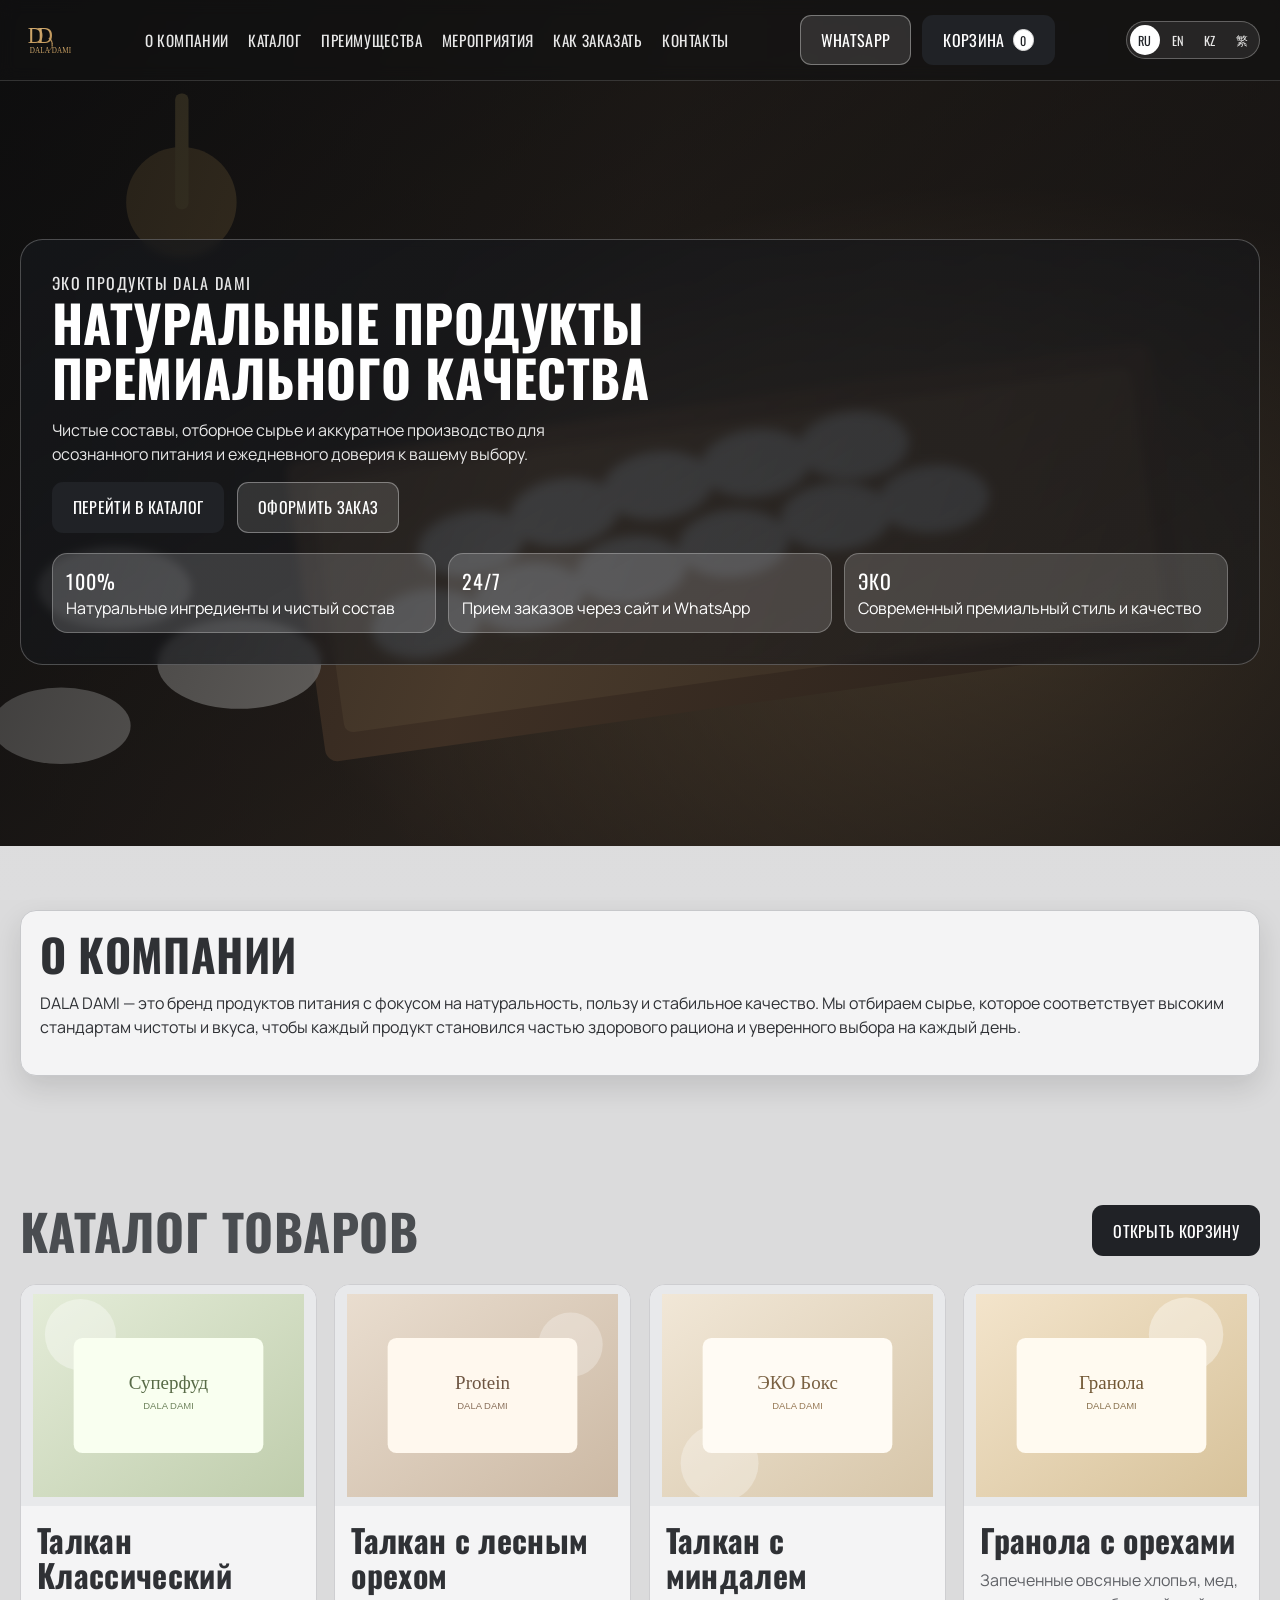
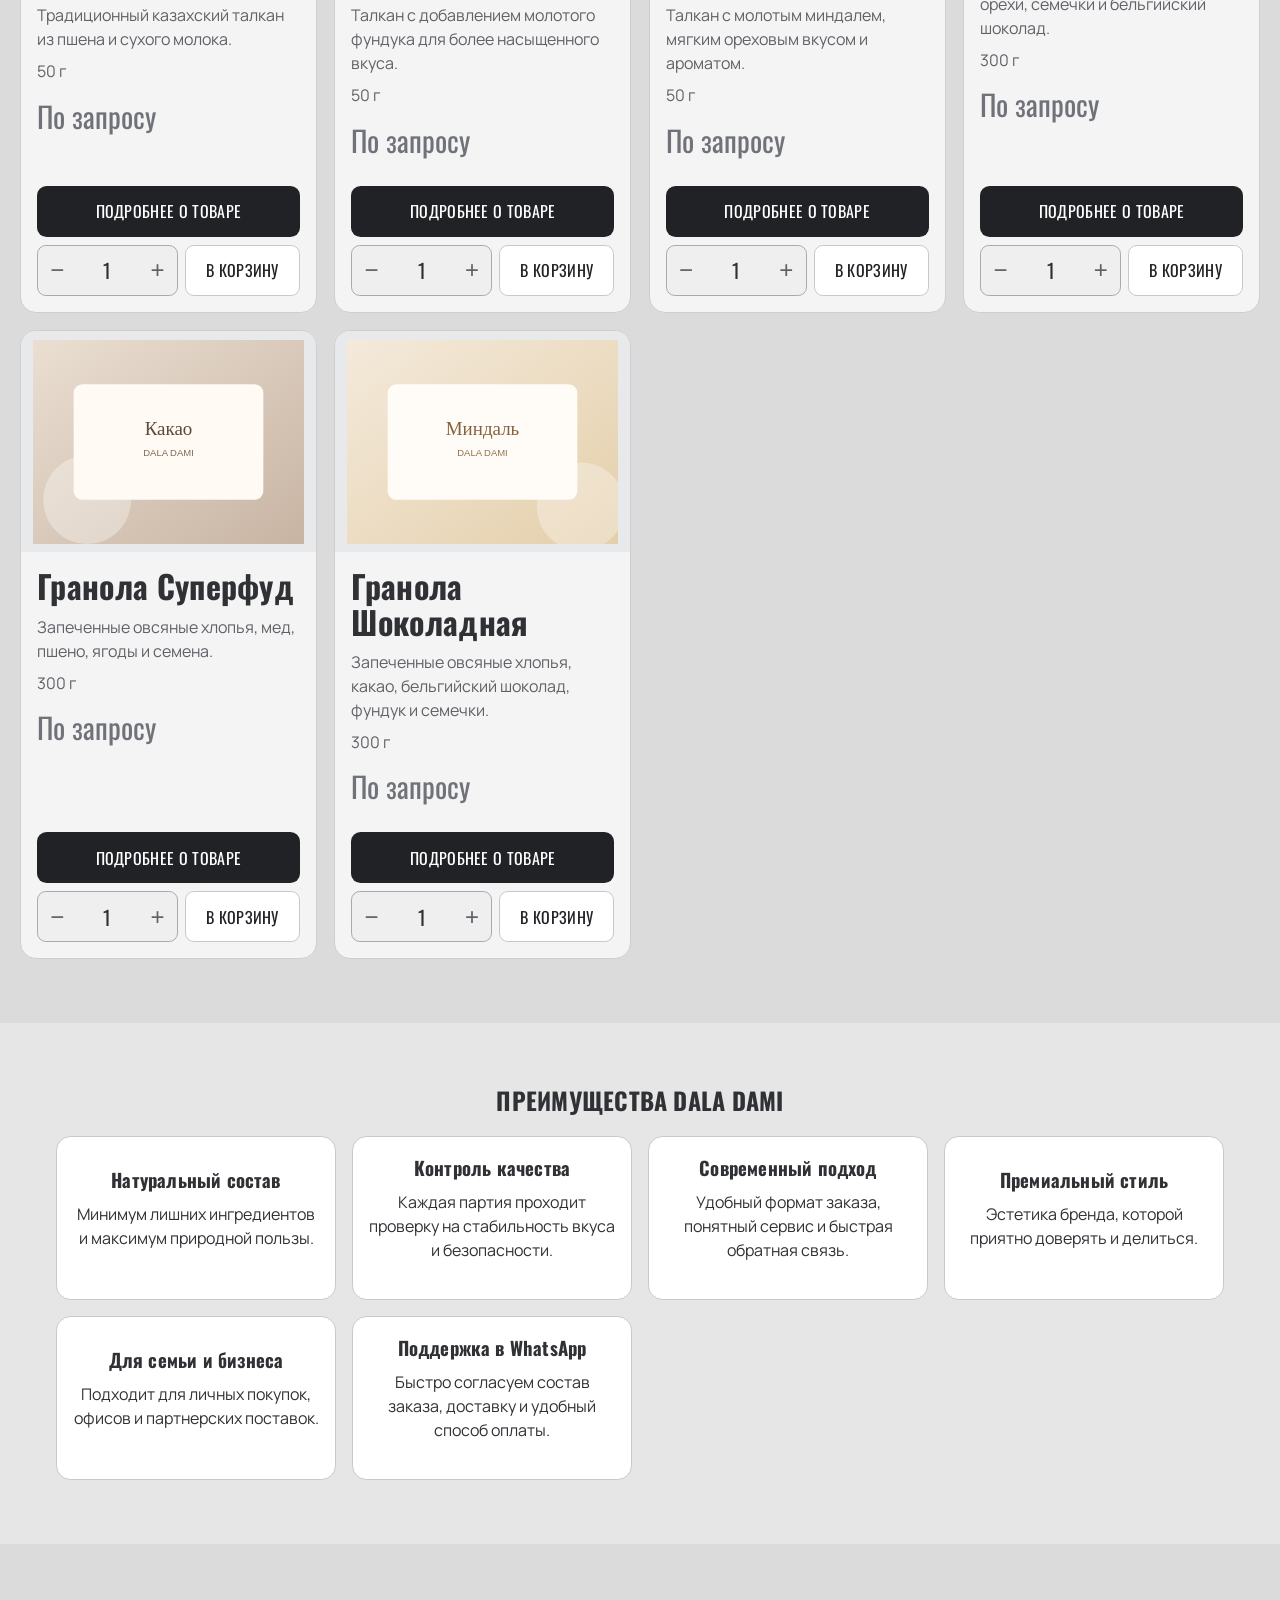
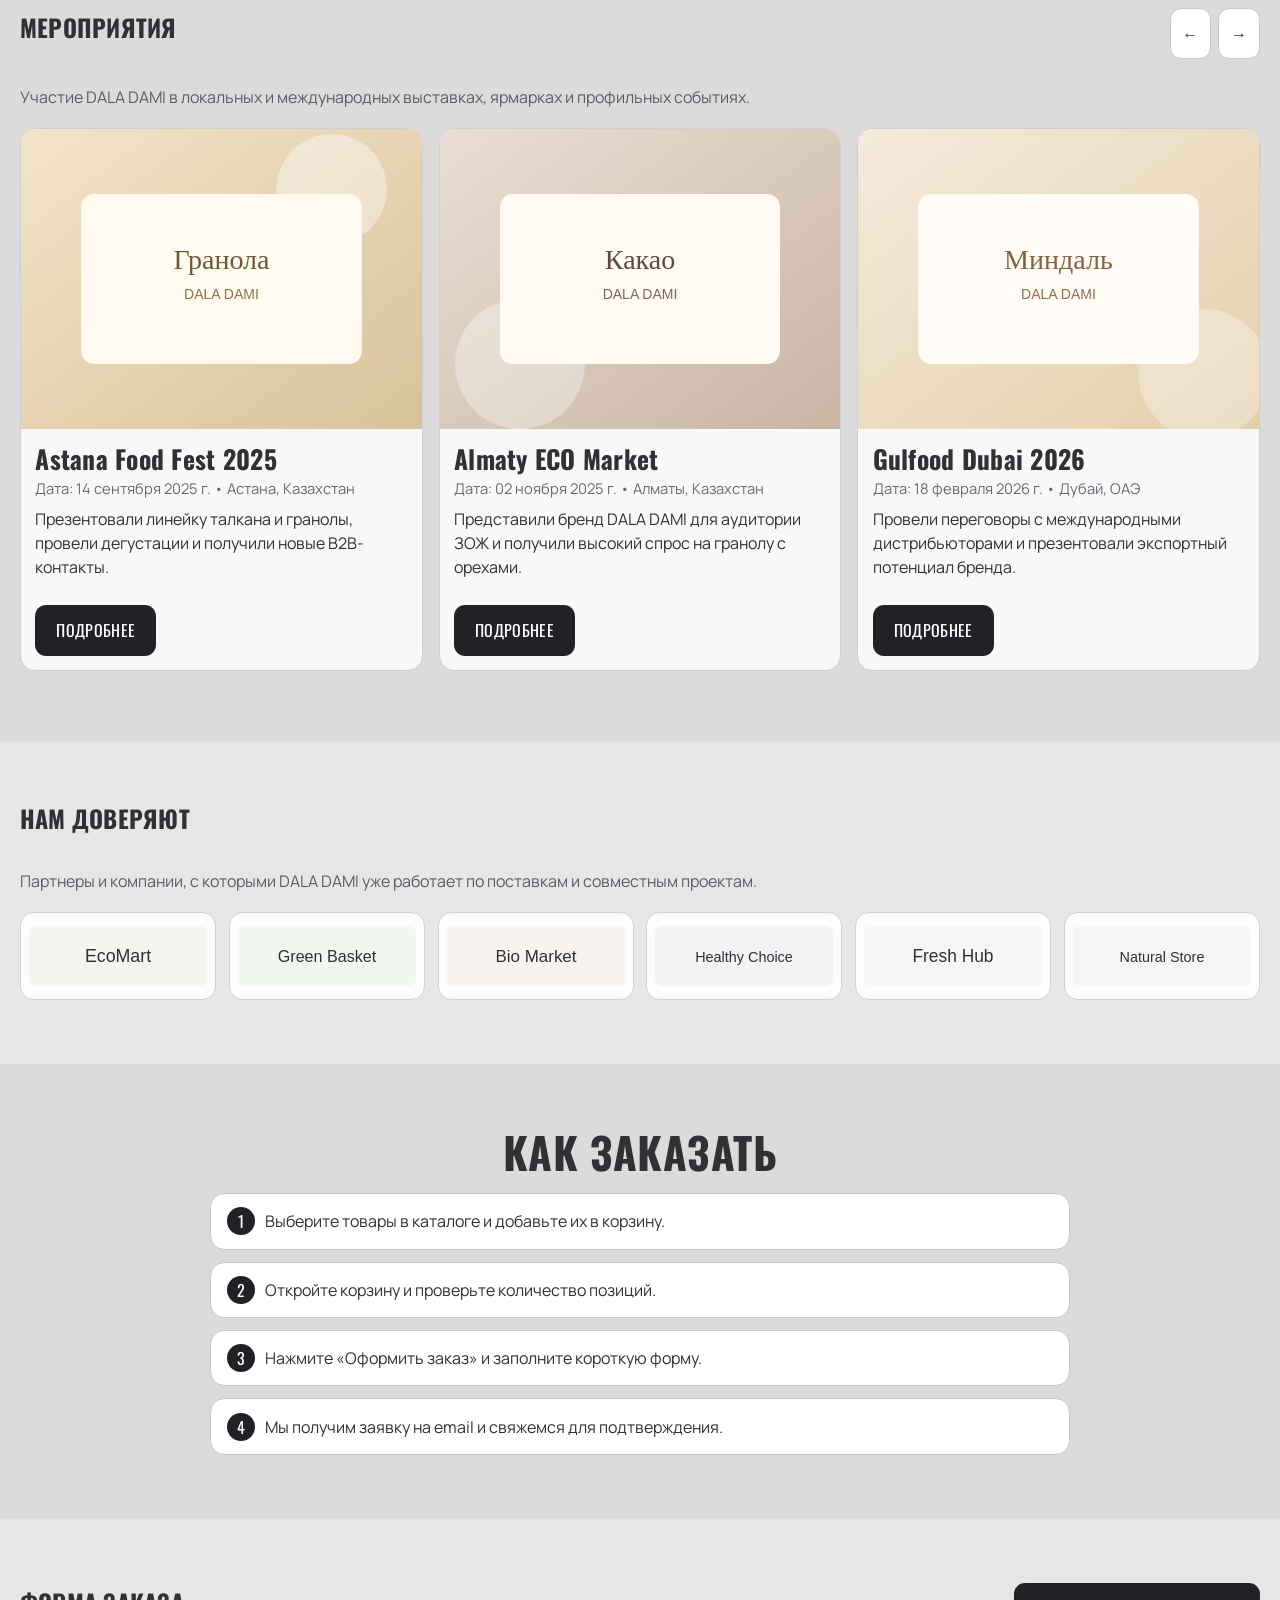
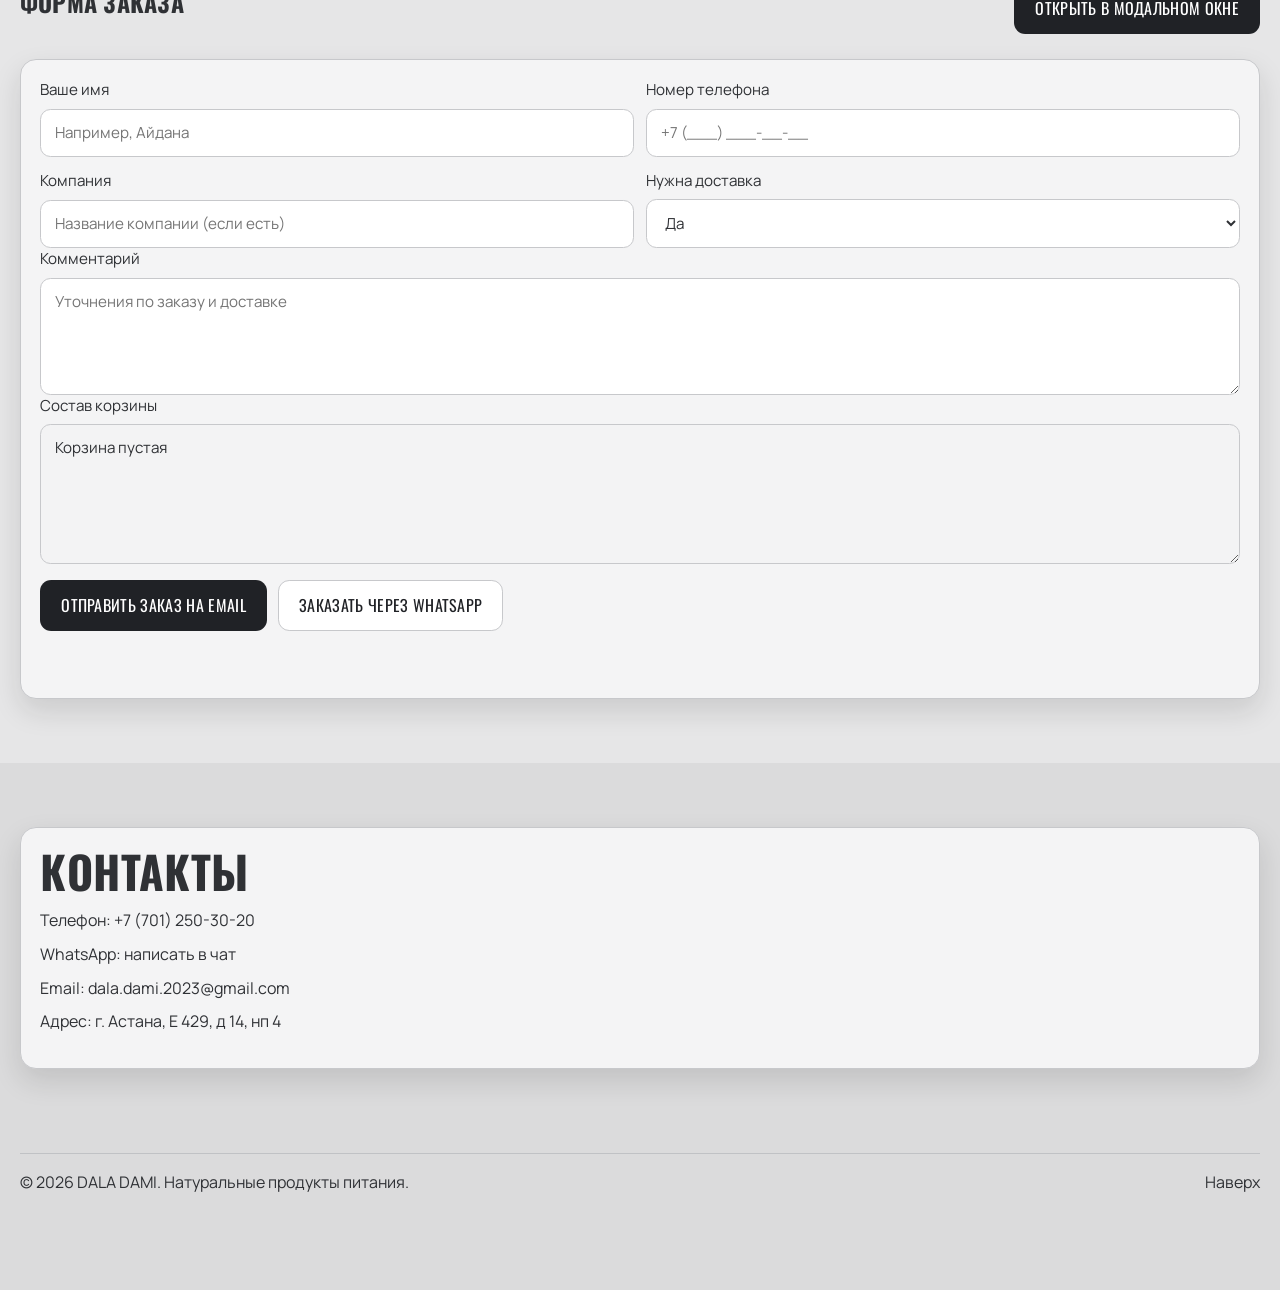
==== index.html @ 7dac2ec9 "Initial commit: DALA DAMI multilingual website" ====
<!DOCTYPE html>
<html lang="ru">
<head>
  <meta charset="UTF-8">
  <meta name="viewport" content="width=device-width, initial-scale=1.0">
  <meta id="metaDescription" name="description" content="DALA DAMI — натуральные продукты питания в стиле ЭКО и ЗОЖ. Каталог, корзина, заказ через email и WhatsApp.">
  <title id="pageTitle">DALA DAMI — Натуральные продукты</title>
  <link rel="icon" type="image/svg+xml" href="assets/favicon.svg">
  <link rel="preconnect" href="https://fonts.googleapis.com">
  <link rel="preconnect" href="https://fonts.gstatic.com" crossorigin>
  <link href="https://fonts.googleapis.com/css2?family=Manrope:wght@400;500;600;700&family=Noto+Sans+TC:wght@400;500;700&family=Oswald:wght@400;500;600;700&display=swap" rel="stylesheet">
  <link rel="stylesheet" href="style.css">
</head>
<body>
  <div class="page-bg" aria-hidden="true"></div>

  <header class="header" id="top">
    <div class="container header__inner">
      <a class="brand" href="#top" aria-label="DALA DAMI">
        <!-- Замените файл assets/logo-dala-dami.svg на ваш загруженный логотип при необходимости -->
        <img src="assets/logo-dala-dami.svg" alt="Логотип DALA DAMI" class="brand__logo" onerror="this.style.display='none';this.nextElementSibling.style.display='inline-block';">
        <span class="brand__fallback" style="display:none;">DALA DAMI</span>
      </a>

      <nav class="nav" aria-label="Главное меню">
        <a href="#about" data-i18n="nav.about">О компании</a>
        <a href="#catalog" data-i18n="nav.catalog">Каталог</a>
        <a href="#benefits" data-i18n="nav.benefits">Преимущества</a>
        <a href="#events" data-i18n="nav.events">Мероприятия</a>
        <a href="#how-order" data-i18n="nav.howOrder">Как заказать</a>
        <a href="#contact" data-i18n="nav.contacts">Контакты</a>
      </nav>

      <div class="header__actions">
        <a class="btn btn--ghost" id="headerWhatsapp" href="#" target="_blank" rel="noopener">WhatsApp</a>
        <button class="btn btn--accent cart-toggle" type="button" data-i18n-aria="header.openCartAria" aria-label="Открыть корзину">
          <span data-i18n="header.cart">Корзина</span>
          <span class="cart-badge" id="cartBadge">0</span>
        </button>
      </div>

      <div class="lang-switch" data-i18n-aria="lang.aria" aria-label="Выбор языка" role="group">
        <button type="button" data-lang-btn="ru">RU</button>
        <button type="button" data-lang-btn="en">EN</button>
        <button type="button" data-lang-btn="kz">KZ</button>
        <button type="button" data-lang-btn="zh">繁</button>
      </div>

      <button class="menu-toggle" type="button" id="menuToggle" data-i18n-aria="header.openMenuAria" aria-label="Открыть меню">☰</button>
    </div>
  </header>

  <main>
    <section class="hero">
      <div class="container">
        <div class="hero__shell">
          <div class="hero__content">
            <p class="hero__label" data-i18n="hero.label">ЭКО ПРОДУКТЫ DALA DAMI</p>
            <h1 data-i18n="hero.title">Натуральные продукты премиального качества</h1>
            <p data-i18n="hero.description">
              Чистые составы, отборное сырье и аккуратное производство для осознанного питания
              и ежедневного доверия к вашему выбору.
            </p>
            <div class="hero__actions">
              <a href="#catalog" class="btn btn--primary" data-i18n="hero.catalogBtn">Перейти в каталог</a>
              <button class="btn btn--ghost" type="button" data-open-order data-i18n="hero.orderBtn">Оформить заказ</button>
            </div>
          </div>

          <div class="hero__stats" aria-hidden="true">
            <article class="hero-stat">
              <p class="hero-stat__value">100%</p>
              <p data-i18n="hero.stat1">Натуральные ингредиенты и чистый состав</p>
            </article>
            <article class="hero-stat">
              <p class="hero-stat__value">24/7</p>
              <p data-i18n="hero.stat2">Прием заказов через сайт и WhatsApp</p>
            </article>
            <article class="hero-stat">
              <p class="hero-stat__value" data-i18n="hero.stat3Value">ЭКО</p>
              <p data-i18n="hero.stat3">Современный премиальный стиль и качество</p>
            </article>
          </div>
        </div>
      </div>
    </section>

    <section class="section" id="about">
      <div class="container about">
        <h2 data-i18n="about.title">О компании</h2>
        <p data-i18n="about.text">
          DALA DAMI — это бренд продуктов питания с фокусом на натуральность, пользу и стабильное качество.
          Мы отбираем сырье, которое соответствует высоким стандартам чистоты и вкуса, чтобы каждый продукт
          становился частью здорового рациона и уверенного выбора на каждый день.
        </p>
      </div>
    </section>

    <section class="section" id="catalog">
      <div class="container">
        <div class="section-head">
          <h2 data-i18n="catalog.title">Каталог товаров</h2>
          <button class="btn btn--accent cart-toggle" type="button" data-i18n="catalog.openCart">Открыть корзину</button>
        </div>
        <div class="catalog-grid" id="catalogGrid"></div>
      </div>
    </section>

    <section class="section section--tint" id="benefits">
      <div class="container">
        <h2 data-i18n="benefits.title">Преимущества DALA DAMI</h2>
        <div class="benefits-grid">
          <article>
            <h3 data-i18n="benefits.item1Title">Натуральный состав</h3>
            <p data-i18n="benefits.item1Text">Минимум лишних ингредиентов и максимум природной пользы.</p>
          </article>
          <article>
            <h3 data-i18n="benefits.item2Title">Контроль качества</h3>
            <p data-i18n="benefits.item2Text">Каждая партия проходит проверку на стабильность вкуса и безопасности.</p>
          </article>
          <article>
            <h3 data-i18n="benefits.item3Title">Современный подход</h3>
            <p data-i18n="benefits.item3Text">Удобный формат заказа, понятный сервис и быстрая обратная связь.</p>
          </article>
          <article>
            <h3 data-i18n="benefits.item4Title">Премиальный стиль</h3>
            <p data-i18n="benefits.item4Text">Эстетика бренда, которой приятно доверять и делиться.</p>
          </article>
          <article>
            <h3 data-i18n="benefits.item5Title">Для семьи и бизнеса</h3>
            <p data-i18n="benefits.item5Text">Подходит для личных покупок, офисов и партнерских поставок.</p>
          </article>
          <article>
            <h3 data-i18n="benefits.item6Title">Поддержка в WhatsApp</h3>
            <p data-i18n="benefits.item6Text">Быстро согласуем состав заказа, доставку и удобный способ оплаты.</p>
          </article>
        </div>
      </div>
    </section>

    <section class="section" id="events">
      <div class="container">
        <div class="section-head">
          <h2 data-i18n="events.title">Мероприятия</h2>
          <div class="events-controls">
            <button class="btn btn--ghost events-nav" type="button" data-event-nav="prev" data-i18n-aria="events.prevAria" aria-label="Предыдущее мероприятие">←</button>
            <button class="btn btn--ghost events-nav" type="button" data-event-nav="next" data-i18n-aria="events.nextAria" aria-label="Следующее мероприятие">→</button>
          </div>
        </div>
        <p class="events-lead" data-i18n="events.lead">
          Участие DALA DAMI в локальных и международных выставках, ярмарках и профильных событиях.
        </p>
        <div class="events-carousel">
          <div class="events-track" id="eventsGrid"></div>
        </div>
      </div>
    </section>

    <section class="section section--tint" id="partners">
      <div class="container">
        <div class="section-head">
          <h2 data-i18n="partners.title">Нам доверяют</h2>
        </div>
        <p class="partners-lead" data-i18n="partners.lead">
          Партнеры и компании, с которыми DALA DAMI уже работает по поставкам и совместным проектам.
        </p>
        <div class="partners-grid" id="partnersGrid"></div>
      </div>
    </section>

    <section class="section" id="how-order">
      <div class="container">
        <h2 data-i18n="howOrder.title">Как заказать</h2>
        <ol class="steps">
          <li data-i18n="howOrder.step1">Выберите товары в каталоге и добавьте их в корзину.</li>
          <li data-i18n="howOrder.step2">Откройте корзину и проверьте количество позиций.</li>
          <li data-i18n="howOrder.step3">Нажмите «Оформить заказ» и заполните короткую форму.</li>
          <li data-i18n="howOrder.step4">Мы получим заявку на email и свяжемся для подтверждения.</li>
        </ol>
      </div>
    </section>

    <section class="section section--tint" id="order-form">
      <div class="container">
        <div class="section-head">
          <h2 data-i18n="form.sectionTitle">Форма заказа</h2>
          <button class="btn btn--primary" type="button" data-open-order data-i18n="form.openModalBtn">Открыть в модальном окне</button>
        </div>
        <form class="order-form" data-order-form>
          <input type="hidden" name="order_items" data-order-items>
          <div class="form-grid">
            <label>
              <span data-i18n="form.nameLabel">Ваше имя</span>
              <input type="text" name="name" required data-i18n-placeholder="form.namePlaceholder" placeholder="Например, Айдана">
            </label>
            <label>
              <span data-i18n="form.phoneLabel">Номер телефона</span>
              <input type="tel" name="phone" required placeholder="+7 (___) ___-__-__" data-phone>
            </label>
            <label>
              <span data-i18n="form.companyLabel">Компания</span>
              <input type="text" name="company" data-i18n-placeholder="form.companyPlaceholder" placeholder="Название компании (если есть)">
            </label>
            <label>
              <span data-i18n="form.deliveryLabel">Нужна доставка</span>
              <select name="delivery" required>
                <option value="yes" data-i18n-option="form.deliveryYes">Да</option>
                <option value="no" data-i18n-option="form.deliveryNo">Нет</option>
              </select>
            </label>
          </div>
          <label>
            <span data-i18n="form.commentLabel">Комментарий</span>
            <textarea name="comment" rows="4" data-i18n-placeholder="form.commentPlaceholder" placeholder="Уточнения по заказу и доставке"></textarea>
          </label>
          <label>
            <span data-i18n="form.cartLabel">Состав корзины</span>
            <textarea rows="5" readonly data-cart-preview></textarea>
          </label>
          <div class="form-actions">
            <button class="btn btn--accent" type="submit" data-i18n="form.sendBtn">Отправить заказ на email</button>
            <a class="btn btn--ghost" id="orderWhatsapp" href="#" target="_blank" rel="noopener" data-i18n="form.whatsappBtn">Заказать через WhatsApp</a>
          </div>
          <p class="form-message" data-form-message aria-live="polite"></p>
        </form>
      </div>
    </section>

    <section class="section" id="contact">
      <div class="container contacts">
        <h2 data-i18n="contacts.title">Контакты</h2>
        <div class="contacts-grid">
          <a href="tel:+77012503020"><span data-i18n="contacts.phoneLabel">Телефон</span>: +7 (701) 250-30-20</a>
          <a id="contactWhatsapp" href="#" target="_blank" rel="noopener" data-i18n="contacts.whatsappLabel">WhatsApp: написать в чат</a>
          <a href="mailto:dala.dami.2023@gmail.com"><span data-i18n="contacts.emailLabel">Email</span>: dala.dami.2023@gmail.com</a>
          <p><span data-i18n="contacts.addressLabel">Адрес</span>: <span data-i18n="contacts.addressValue">г. Астана, Е 429, д 14, нп 4</span></p>
        </div>
      </div>
    </section>
  </main>

  <footer class="footer">
    <div class="container footer__inner">
      <p>
        <span data-i18n="footer.copyMark">©</span>
        <span id="currentYear"></span>
        <span data-i18n="footer.copyText">DALA DAMI. Натуральные продукты питания.</span>
      </p>
      <a href="#top" data-i18n="footer.toTop">Наверх</a>
    </div>
  </footer>

  <button class="mobile-cart cart-toggle" type="button" data-i18n-aria="header.openCartAria" aria-label="Открыть корзину">
    <span data-i18n="header.cart">Корзина</span>
    <span class="cart-badge" id="mobileCartBadge">0</span>
  </button>

  <div class="modal" id="productModal" aria-hidden="true">
    <div class="modal__backdrop" data-close-modal></div>
    <div class="modal__panel">
      <button class="modal__close" type="button" data-close-modal aria-label="Закрыть">✕</button>
      <div id="productModalBody"></div>
    </div>
  </div>

  <div class="modal" id="eventModal" aria-hidden="true">
    <div class="modal__backdrop" data-close-modal></div>
    <div class="modal__panel">
      <button class="modal__close" type="button" data-close-modal aria-label="Закрыть">✕</button>
      <div id="eventModalBody"></div>
    </div>
  </div>

  <aside class="cart-drawer" id="cartDrawer" aria-hidden="true">
    <div class="cart-drawer__backdrop cart-toggle"></div>
    <div class="cart-drawer__panel">
      <div class="cart-drawer__head">
        <h3 data-i18n="cart.title">Ваша корзина</h3>
        <button class="modal__close cart-toggle" type="button" aria-label="Закрыть">✕</button>
      </div>
      <div class="cart-list" id="cartList"></div>
      <div class="cart-summary">
        <p><span data-i18n="cart.total">Итого</span>: <strong id="cartTotal">0 ₸</strong></p>
        <button class="btn btn--primary" type="button" data-open-order data-i18n="cart.checkout">Оформить заказ</button>
      </div>
    </div>
  </aside>

  <div class="modal" id="orderModal" aria-hidden="true">
    <div class="modal__backdrop" data-close-modal></div>
    <div class="modal__panel">
      <button class="modal__close" type="button" data-close-modal aria-label="Закрыть">✕</button>
      <h3 data-i18n="form.modalTitle">Оформление заказа</h3>
      <form class="order-form" data-order-form>
        <input type="hidden" name="order_items" data-order-items>
        <div class="form-grid">
          <label>
            <span data-i18n="form.nameLabel">Ваше имя</span>
            <input type="text" name="name" required data-i18n-placeholder="form.namePlaceholder">
          </label>
          <label>
            <span data-i18n="form.phoneLabel">Номер телефона</span>
            <input type="tel" name="phone" required placeholder="+7 (___) ___-__-__" data-phone>
          </label>
          <label>
            <span data-i18n="form.companyLabel">Компания</span>
            <input type="text" name="company" data-i18n-placeholder="form.companyPlaceholder">
          </label>
          <label>
            <span data-i18n="form.deliveryLabel">Нужна доставка</span>
            <select name="delivery" required>
              <option value="yes" data-i18n-option="form.deliveryYes">Да</option>
              <option value="no" data-i18n-option="form.deliveryNo">Нет</option>
            </select>
          </label>
        </div>
        <label>
          <span data-i18n="form.commentLabel">Комментарий</span>
          <textarea name="comment" rows="4" data-i18n-placeholder="form.commentPlaceholder"></textarea>
        </label>
        <label>
          <span data-i18n="form.cartLabel">Состав корзины</span>
          <textarea rows="5" readonly data-cart-preview></textarea>
        </label>
        <div class="form-actions">
          <button class="btn btn--accent" type="submit" data-i18n="form.sendBtn">Отправить заказ на email</button>
          <a class="btn btn--ghost" id="modalWhatsapp" href="#" target="_blank" rel="noopener" data-i18n="form.whatsappBtn">Заказать через WhatsApp</a>
        </div>
        <p class="form-message" data-form-message aria-live="polite"></p>
      </form>
    </div>
  </div>

  <script src="events.js"></script>
  <script src="partners.js"></script>
  <script src="products.js"></script>
  <script src="script.js"></script>
</body>
</html>
---- style.css ----
:root {
  --bg: #dbdbdc;
  --bg-soft: #e6e6e7;
  --surface: #f4f4f5;
  --surface-strong: #ffffff;
  --text: #2f3135;
  --muted: #6a6d72;
  --line: #c7c8cb;
  --dark: #202226;
  --dark-soft: #2f3238;
  --accent: #d1b07a;
  --shadow: 0 12px 28px rgba(25, 24, 23, 0.13);
}

* {
  box-sizing: border-box;
}

html {
  scroll-behavior: smooth;
}

body {
  margin: 0;
  font-family: "Manrope", sans-serif;
  color: var(--text);
  background: var(--bg);
  line-height: 1.5;
}

html[lang="zh-Hant"] body,
html[lang="zh-Hant"] h1,
html[lang="zh-Hant"] h2,
html[lang="zh-Hant"] h3 {
  font-family: "Noto Sans TC", "Manrope", sans-serif;
  letter-spacing: 0;
}

h1,
h2,
h3 {
  margin: 0 0 0.75rem;
  line-height: 1.1;
  font-family: "Oswald", sans-serif;
  letter-spacing: 0.01em;
}

h2 {
  text-transform: uppercase;
}

p {
  margin: 0 0 1rem;
}

a {
  color: inherit;
  text-decoration: none;
}

.page-bg {
  position: fixed;
  inset: 0;
  z-index: -1;
  background: linear-gradient(180deg, #d8d8d9 0%, #ddddde 100%);
}

.container {
  width: min(1240px, calc(100% - 2rem));
  margin-inline: auto;
}

.section {
  padding: 4rem 0;
}

.section--tint {
  background: var(--bg-soft);
}

.section-head {
  display: flex;
  justify-content: space-between;
  align-items: center;
  gap: 1rem;
  margin-bottom: 1.6rem;
}

.btn {
  border: 1px solid transparent;
  padding: 0.78rem 1.25rem;
  border-radius: 0.7rem;
  font-family: "Oswald", sans-serif;
  letter-spacing: 0.02em;
  text-transform: uppercase;
  font-size: 1rem;
  cursor: pointer;
  transition: all 0.2s ease;
  display: inline-flex;
  align-items: center;
  justify-content: center;
  gap: 0.5rem;
}

.btn--primary,
.btn--accent {
  background: var(--dark);
  color: #fff;
}

.btn--primary:hover,
.btn--accent:hover {
  background: #131519;
}

.btn--ghost {
  background: #fff;
  color: var(--dark);
  border-color: var(--line);
}

.btn--ghost:hover {
  background: #f0f1f2;
}

.header .btn--ghost,
.hero .btn--ghost {
  background: rgba(255, 255, 255, 0.12);
  color: #fff;
  border-color: rgba(255, 255, 255, 0.35);
}

.header .btn--ghost:hover,
.hero .btn--ghost:hover {
  background: rgba(255, 255, 255, 0.2);
}

.header {
  position: fixed;
  top: 0;
  left: 0;
  right: 0;
  z-index: 20;
  background: rgba(18, 18, 19, 0.62);
  border-bottom: 1px solid rgba(255, 255, 255, 0.15);
  backdrop-filter: blur(8px);
}

.header__inner {
  min-height: 5rem;
  display: flex;
  align-items: center;
  justify-content: space-between;
  gap: 1rem;
}

.brand {
  display: inline-flex;
  align-items: center;
  gap: 0.65rem;
}

.brand__logo {
  width: 54px;
  height: 54px;
  object-fit: contain;
}

.brand__fallback {
  font-family: "Oswald", sans-serif;
  letter-spacing: 0.07em;
  color: #fff;
  font-size: 1.1rem;
}

.nav {
  display: flex;
  gap: 1.2rem;
  font-family: "Oswald", sans-serif;
  text-transform: uppercase;
  letter-spacing: 0.04em;
}

.nav a {
  color: rgba(255, 255, 255, 0.9);
  font-size: 0.95rem;
}

.nav a:hover {
  color: #fff;
}

.header__actions {
  display: flex;
  gap: 0.7rem;
  align-items: center;
}

.lang-switch {
  display: inline-flex;
  align-items: center;
  gap: 0.25rem;
  border: 1px solid rgba(255, 255, 255, 0.28);
  border-radius: 999px;
  padding: 0.2rem;
  background: rgba(255, 255, 255, 0.08);
}

.lang-switch button {
  border: 0;
  background: transparent;
  color: rgba(255, 255, 255, 0.9);
  padding: 0.33rem 0.5rem;
  border-radius: 999px;
  font-family: "Oswald", sans-serif;
  font-size: 0.78rem;
  letter-spacing: 0.02em;
  cursor: pointer;
}

.lang-switch button.is-active {
  background: #fff;
  color: #1f2227;
}

.menu-toggle {
  display: none;
  border: 0;
  background: transparent;
  font-size: 1.35rem;
  color: #fff;
}

.hero {
  min-height: 94dvh;
  display: flex;
  align-items: center;
  padding: 6.2rem 0 2.6rem;
  color: #fff;
  background-image:
    linear-gradient(110deg, rgba(9, 10, 12, 0.78) 0%, rgba(9, 10, 12, 0.42) 45%, rgba(9, 10, 12, 0.7) 100%),
    url("assets/hero-bg.svg");
  background-size: cover;
  background-position: center;
}

.hero__shell {
  width: 100%;
  max-width: none;
  background: linear-gradient(150deg, rgba(22, 24, 28, 0.72), rgba(22, 24, 28, 0.46));
  border: 1px solid rgba(255, 255, 255, 0.24);
  border-radius: 1.4rem;
  backdrop-filter: blur(4px);
  padding: clamp(1.05rem, 2.4vw, 2rem);
  display: grid;
  gap: 1.25rem;
  margin-inline: 0;
}

.hero__content {
  max-width: 650px;
}

.hero__label {
  margin: 0 0 0.5rem;
  font-family: "Oswald", sans-serif;
  text-transform: uppercase;
  letter-spacing: 0.09em;
  color: rgba(255, 255, 255, 0.9);
}

.hero h1 {
  font-size: clamp(1.8rem, 4vw, 3.25rem);
  text-transform: uppercase;
  line-height: 1.08;
  margin-bottom: 0.8rem;
}

.hero__content p {
  max-width: 560px;
  color: rgba(255, 255, 255, 0.9);
  font-size: 1rem;
  margin-bottom: 0;
}

.hero__actions {
  display: flex;
  flex-wrap: wrap;
  gap: 0.8rem;
  margin-top: 1rem;
}

.hero__stats {
  display: grid;
  grid-template-columns: repeat(3, minmax(0, 1fr));
  gap: 0.7rem;
}

.hero-stat {
  background: rgba(248, 248, 249, 0.16);
  border: 1px solid rgba(255, 255, 255, 0.26);
  border-radius: 0.95rem;
  padding: 0.75rem 0.85rem;
}

.hero-stat p {
  margin: 0;
}

.hero-stat__value {
  font-family: "Oswald", sans-serif;
  font-size: 1.25rem;
  letter-spacing: 0.04em;
  color: #fff;
  margin-bottom: 0.2rem;
}

.about,
.contacts,
.order-form {
  background: var(--surface);
  border: 1px solid var(--line);
  border-radius: 1rem;
  padding: 1.2rem;
  box-shadow: var(--shadow);
}

.about h2,
.contacts h2 {
  font-size: clamp(1.9rem, 4vw, 2.8rem);
}

#catalog {
  background: #dbdbdc;
}

#catalog .section-head h2 {
  font-size: clamp(1.8rem, 4.6vw, 3.1rem);
  color: #4a4d51;
  margin-bottom: 0;
}

.catalog-grid {
  display: grid;
  grid-template-columns: repeat(auto-fit, minmax(250px, 1fr));
  gap: 1.1rem;
}

.product-card {
  background: var(--surface);
  border: 1px solid #ceced1;
  border-radius: 1rem;
  overflow: hidden;
  display: flex;
  flex-direction: column;
}

.product-card img {
  width: 100%;
  aspect-ratio: 4 / 3;
  object-fit: contain;
  background: #e8e9eb;
  padding: 0.55rem;
}

.product-card__body {
  padding: 1rem;
  display: flex;
  flex-direction: column;
  gap: 0.5rem;
  height: 100%;
}

.product-card h3 {
  font-size: 2rem;
  margin-bottom: 0.2rem;
}

.product-card__meta,
.product-card__desc {
  color: #5f6166;
  margin-bottom: 0;
}

.product-card__price {
  margin-top: 0.2rem;
  font-size: 1.8rem;
  font-family: "Oswald", sans-serif;
  color: #6f7278;
}

.product-card__actions {
  margin-top: auto;
  display: grid;
  gap: 0.5rem;
}

.product-card__main-btn {
  width: 100%;
  border-radius: 0.6rem;
}

.card-cart-row {
  display: grid;
  grid-template-columns: 1fr auto;
  gap: 0.45rem;
}

.card-qty {
  border: 1px solid #a8aaaf;
  border-radius: 0.55rem;
  display: flex;
  align-items: center;
  justify-content: space-between;
  background: #efeff0;
  min-height: 2.9rem;
}

.card-qty button {
  width: 2.4rem;
  height: 2.4rem;
  border: 0;
  background: transparent;
  color: #5e6167;
  font-size: 1.5rem;
  line-height: 1;
  cursor: pointer;
}

.card-qty span {
  font-family: "Oswald", sans-serif;
  font-size: 1.25rem;
}

.card-add-btn {
  border-radius: 0.55rem;
  white-space: nowrap;
}

.benefits-grid {
  display: grid;
  grid-template-columns: repeat(auto-fit, minmax(230px, 280px));
  gap: 1rem;
  justify-content: center;
  max-width: 1180px;
  margin-inline: auto;
}

#benefits h2 {
  text-align: center;
  margin-bottom: 1.4rem;
}

.benefits-grid article {
  background: var(--surface-strong);
  border: 1px solid var(--line);
  border-radius: 0.9rem;
  padding: 1rem;
  text-align: center;
  min-height: 164px;
  display: flex;
  flex-direction: column;
  justify-content: center;
}

.events-lead {
  max-width: 760px;
  margin: 0 0 1.2rem;
  color: #5a5e64;
}

.events-controls {
  display: inline-flex;
  gap: 0.45rem;
}

.events-nav {
  min-width: 2.6rem;
  padding-inline: 0.55rem;
}

.events-carousel {
  overflow: hidden;
}

.events-track {
  display: grid;
  grid-auto-flow: column;
  grid-auto-columns: minmax(270px, 1fr);
  gap: 1rem;
  overflow-x: auto;
  scroll-snap-type: x mandatory;
  padding-bottom: 0.35rem;
  scrollbar-width: thin;
}

.events-track::-webkit-scrollbar {
  height: 8px;
}

.events-track::-webkit-scrollbar-thumb {
  background: #bfc2c8;
  border-radius: 999px;
}

.event-card {
  border: 1px solid #cdced2;
  border-radius: 0.95rem;
  background: #f8f8f9;
  overflow: hidden;
  display: flex;
  flex-direction: column;
  scroll-snap-align: start;
  min-width: 0;
}

.event-card img {
  width: 100%;
  aspect-ratio: 4 / 3;
  object-fit: cover;
  background: #ececee;
}

.event-card__body {
  padding: 0.9rem;
}

.event-card__body h3 {
  font-size: 1.6rem;
  margin-bottom: 0.35rem;
}

.event-card__meta {
  color: #666a70;
  font-size: 0.92rem;
  margin-bottom: 0.5rem;
}

.event-card__actions {
  margin-top: auto;
  padding-top: 0.6rem;
}

.event-modal {
  display: grid;
  gap: 0.9rem;
}

.event-modal img {
  width: 100%;
  border-radius: 0.85rem;
  border: 1px solid #cfd2d8;
  max-height: 380px;
  object-fit: cover;
}

.partners-lead {
  max-width: 760px;
  margin: 0 0 1.2rem;
  color: #5a5e64;
}

.partners-grid {
  display: grid;
  grid-template-columns: repeat(auto-fit, minmax(170px, 1fr));
  gap: 0.8rem;
}

.partner-link {
  display: block;
}

.partner-card {
  background: #fcfcfd;
  border: 1px solid #ced0d5;
  border-radius: 0.85rem;
  padding: 0.5rem;
  min-height: 88px;
  display: flex;
  align-items: center;
  justify-content: center;
}

.partner-card img {
  width: 100%;
  max-height: 64px;
  object-fit: contain;
  filter: grayscale(18%);
}

.steps {
  margin: 0 auto;
  padding: 0;
  list-style: none;
  counter-reset: order-steps;
  display: grid;
  gap: 0.75rem;
  max-width: 860px;
}

.steps li {
  counter-increment: order-steps;
  position: relative;
  background: var(--surface-strong);
  border: 1px solid var(--line);
  border-radius: 0.9rem;
  padding: 0.95rem 1rem 0.95rem 3.35rem;
  text-align: left;
}

.steps li::before {
  content: counter(order-steps);
  position: absolute;
  left: 1rem;
  top: 50%;
  transform: translateY(-50%);
  width: 1.75rem;
  height: 1.75rem;
  border-radius: 50%;
  background: var(--dark);
  color: #fff;
  display: inline-flex;
  align-items: center;
  justify-content: center;
  font-family: "Oswald", sans-serif;
  font-size: 1rem;
}

#how-order .container {
  max-width: 940px;
  text-align: center;
}

#how-order h2 {
  margin-bottom: 1.1rem;
  font-size: clamp(1.8rem, 4vw, 2.7rem);
}

.form-grid {
  display: grid;
  grid-template-columns: 1fr;
  gap: 0.8rem;
}

label {
  display: grid;
  gap: 0.4rem;
  font-size: 0.95rem;
}

input,
textarea,
select {
  width: 100%;
  border: 1px solid var(--line);
  background: #fff;
  border-radius: 0.65rem;
  padding: 0.75rem 0.85rem;
  font: inherit;
  color: var(--text);
}

textarea[readonly] {
  background: #f3f3f4;
}

.form-actions {
  margin-top: 1rem;
  display: flex;
  flex-wrap: wrap;
  gap: 0.7rem;
}

#order-form .btn--ghost,
.modal .btn--ghost,
.cart-drawer .btn--ghost,
.contacts .btn--ghost {
  color: var(--dark);
  border-color: var(--line);
  background: #fff;
}

#order-form .btn--ghost:hover,
.modal .btn--ghost:hover,
.cart-drawer .btn--ghost:hover,
.contacts .btn--ghost:hover {
  background: #f1f2f3;
}

.form-message {
  min-height: 1.3rem;
  margin-top: 0.7rem;
  font-size: 0.95rem;
}

.form-message.success {
  color: #2f7a4f;
}

.form-message.error {
  color: #ab3838;
}

.contacts-grid {
  display: grid;
  gap: 0.6rem;
}

.footer {
  padding: 1.2rem 0 5rem;
}

.footer__inner {
  border-top: 1px solid #c0c2c5;
  padding-top: 1rem;
  display: flex;
  justify-content: space-between;
  gap: 1rem;
  flex-wrap: wrap;
}

.cart-badge {
  min-width: 1.35rem;
  height: 1.35rem;
  border-radius: 999px;
  background: #fff;
  color: var(--dark);
  border: 1px solid #ddd;
  display: inline-flex;
  align-items: center;
  justify-content: center;
  font-size: 0.76rem;
}

.mobile-cart {
  position: fixed;
  right: 1rem;
  bottom: 1rem;
  z-index: 18;
  border: 0;
  background: var(--dark);
  color: #fff;
  border-radius: 999px;
  padding: 0.72rem 0.9rem;
  display: inline-flex;
  align-items: center;
  gap: 0.6rem;
  box-shadow: 0 10px 20px rgba(22, 20, 18, 0.27);
}

.mobile-cart .cart-badge {
  background: var(--accent);
  border-color: transparent;
  color: #fff;
}

.modal,
.cart-drawer {
  position: fixed;
  inset: 0;
  z-index: 30;
  display: none;
}

.modal.is-open,
.cart-drawer.is-open {
  display: block;
}

.modal__backdrop,
.cart-drawer__backdrop {
  position: absolute;
  inset: 0;
  background: rgba(12, 12, 13, 0.5);
}

.modal__panel,
.cart-drawer__panel {
  position: relative;
  z-index: 1;
  background: #f9f9fa;
  border-radius: 1rem;
  margin: 1rem;
  max-height: calc(100dvh - 2rem);
  overflow: auto;
  border: 1px solid #c8cacf;
}

.modal__panel {
  max-width: 720px;
  margin-inline: auto;
  padding: 1rem;
}

.modal__close {
  border: 0;
  background: transparent;
  font-size: 1.2rem;
  float: right;
  cursor: pointer;
}

.cart-drawer__panel {
  width: min(460px, 96vw);
  margin: 0 0 0 auto;
  border-radius: 1rem 0 0 1rem;
  height: 100dvh;
}

.cart-drawer__head {
  padding: 1rem;
  border-bottom: 1px solid #d0d1d5;
}

.cart-list {
  padding: 1rem;
  display: grid;
  gap: 0.75rem;
}

.cart-item {
  border: 1px solid #d1d3d8;
  border-radius: 0.75rem;
  padding: 0.65rem;
  display: grid;
  gap: 0.5rem;
  background: #fff;
}

.cart-item__line {
  display: flex;
  justify-content: space-between;
  gap: 0.65rem;
}

.cart-item__controls {
  display: flex;
  gap: 0.45rem;
  align-items: center;
}

.cart-item__controls button {
  width: 1.8rem;
  height: 1.8rem;
  border-radius: 0.45rem;
  border: 1px solid #c4c7cd;
  background: #fff;
  cursor: pointer;
}

.cart-summary {
  border-top: 1px solid #d0d1d5;
  padding: 1rem;
  display: grid;
  gap: 0.8rem;
}

.product-modal {
  display: grid;
  gap: 1rem;
}

.product-modal img {
  width: 100%;
  border-radius: 0.9rem;
  border: 1px solid #cfd2d8;
  max-height: 360px;
  object-fit: contain;
  background: #ececef;
  padding: 0.5rem;
}

@media (min-width: 900px) {
  .form-grid {
    grid-template-columns: repeat(2, minmax(0, 1fr));
  }

  .mobile-cart {
    display: none;
  }
}

@media (max-width: 899px) {
  .nav,
  .header__actions {
    display: none;
  }

  .menu-toggle {
    display: block;
  }

  .lang-switch {
    margin-left: auto;
  }

  .header.is-open .nav {
    display: grid;
    position: absolute;
    left: 1rem;
    right: 1rem;
    top: calc(100% + 0.5rem);
    padding: 0.8rem;
    border: 1px solid rgba(255, 255, 255, 0.2);
    border-radius: 1rem;
    background: rgba(34, 35, 39, 0.95);
    box-shadow: var(--shadow);
  }

  .section-head {
    flex-direction: column;
    align-items: flex-start;
  }

  .events-controls {
    align-self: flex-end;
  }

  .hero {
    min-height: 86dvh;
    padding-top: 6rem;
  }

  .hero h1 {
    font-size: clamp(1.75rem, 8.8vw, 2.6rem);
  }

  .hero__shell {
    border-radius: 1.1rem;
    padding: 1rem;
  }

  .hero__stats {
    grid-template-columns: 1fr;
  }

  .steps li {
    padding-left: 1rem;
    text-align: center;
  }

  .steps li::before {
    position: static;
    transform: none;
    margin-bottom: 0.55rem;
  }
}
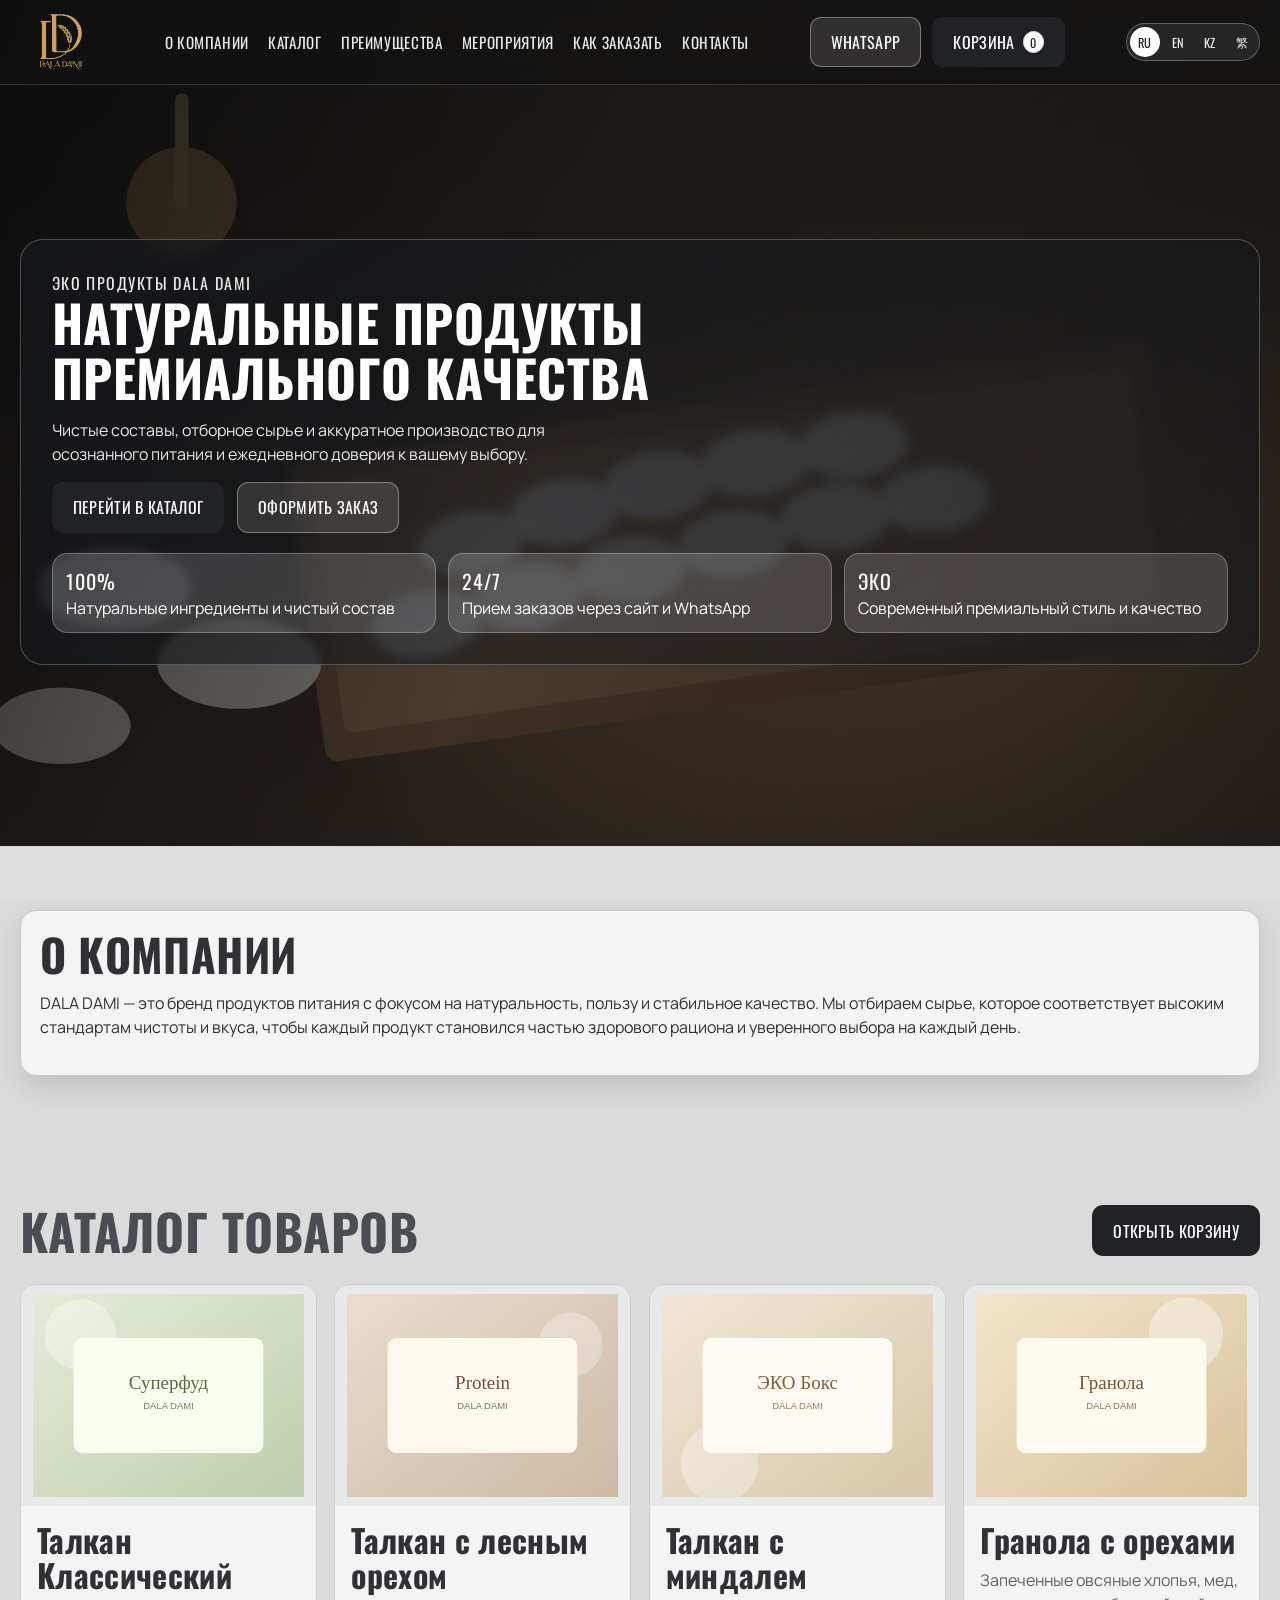
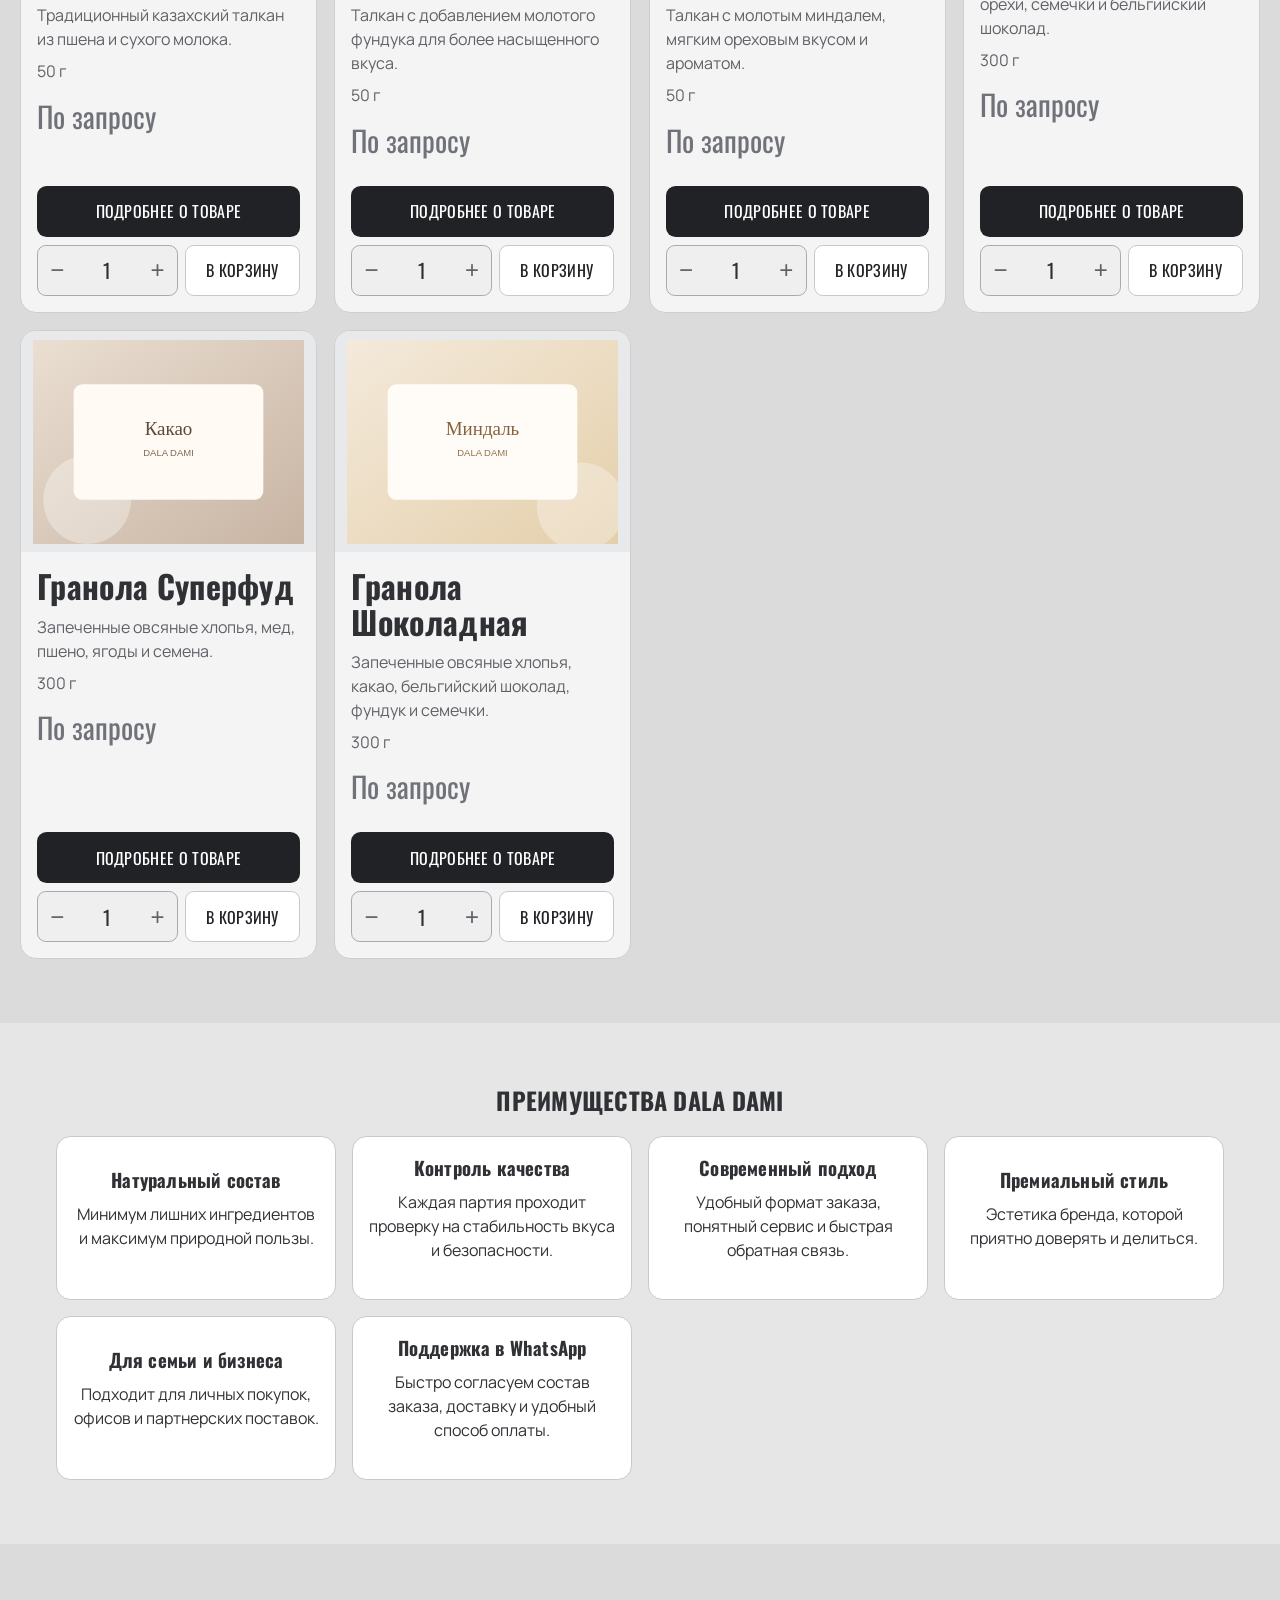
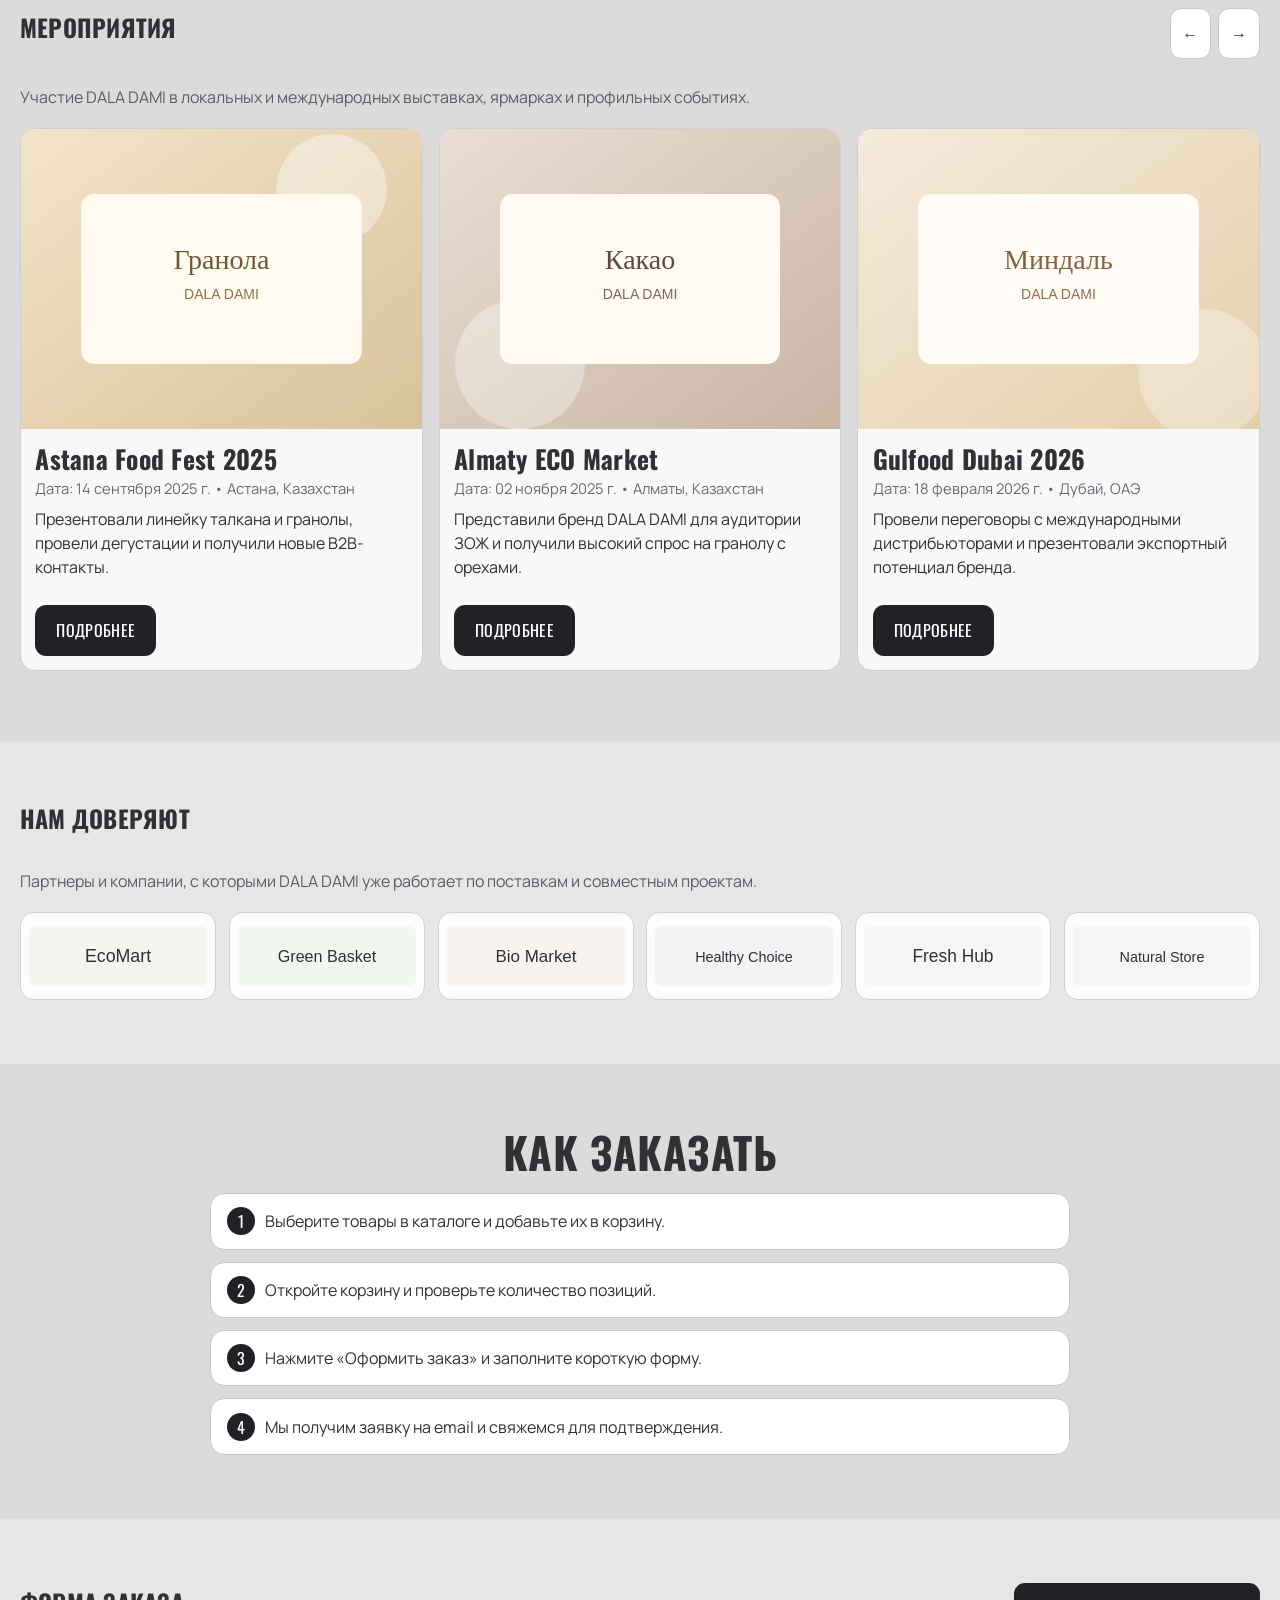
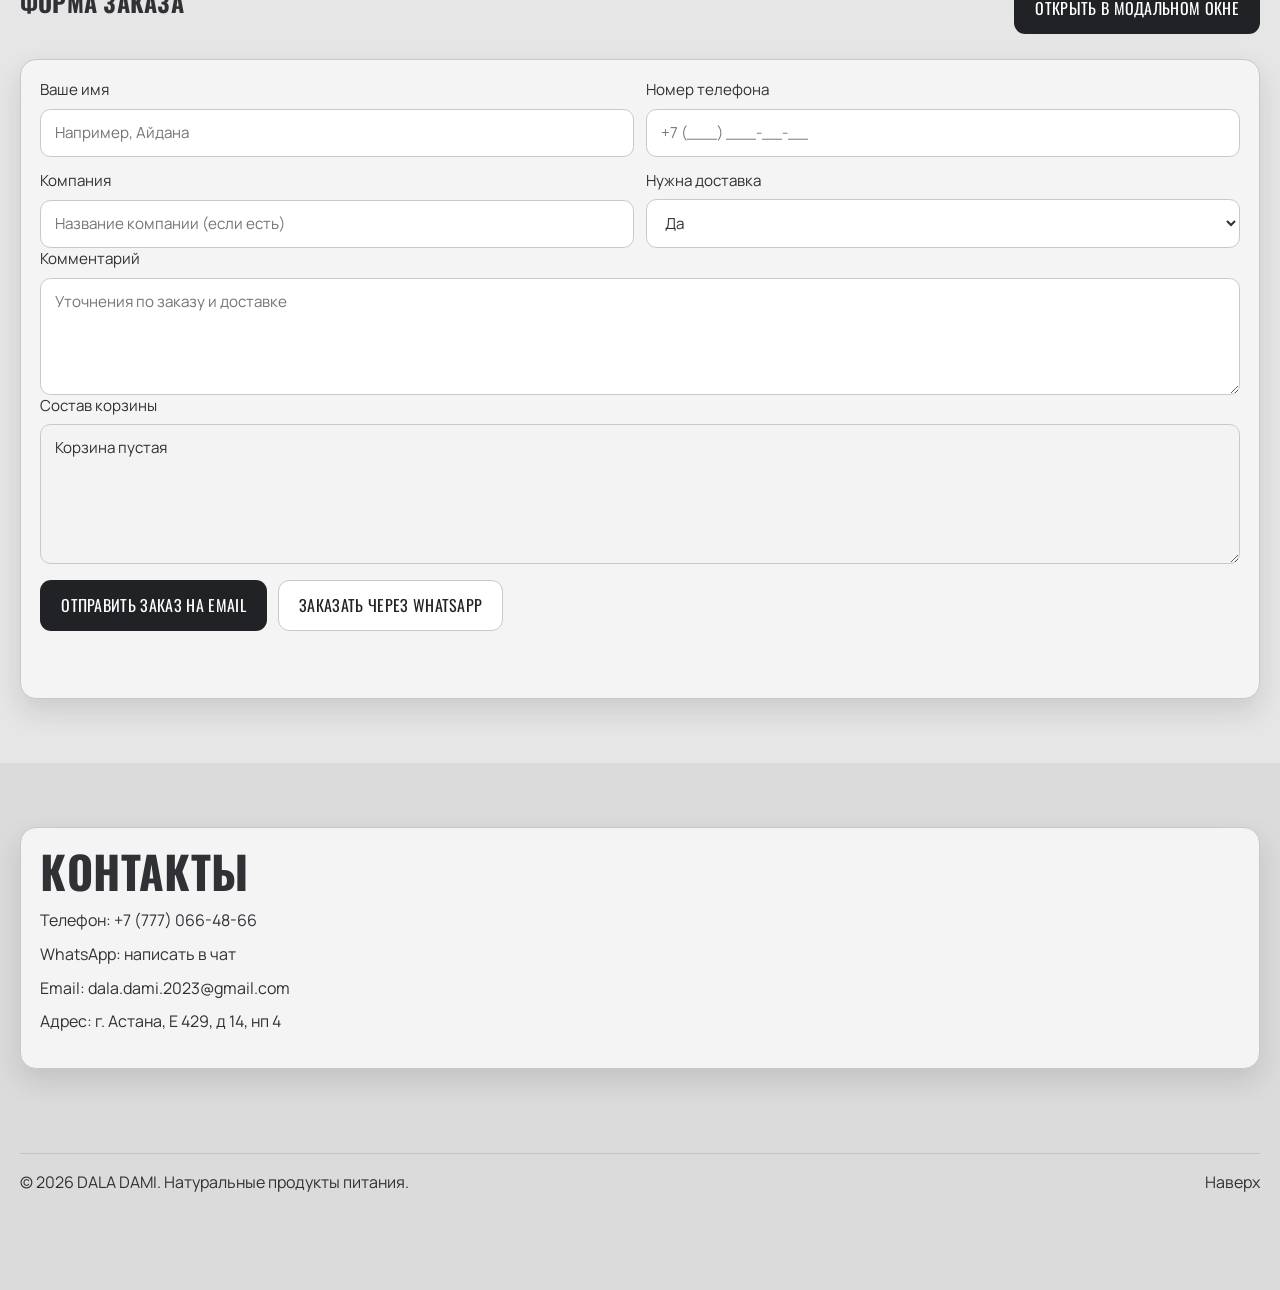
==== commit 6c074b6c: "Update branding, events carousel, partners section, and contact/WhatsApp number" ====
--- a/index.html
+++ b/index.html
@@ -18,7 +18,7 @@
     <div class="container header__inner">
       <a class="brand" href="#top" aria-label="DALA DAMI">
         <!-- Замените файл assets/logo-dala-dami.svg на ваш загруженный логотип при необходимости -->
-        <img src="assets/logo-dala-dami.svg" alt="Логотип DALA DAMI" class="brand__logo" onerror="this.style.display='none';this.nextElementSibling.style.display='inline-block';">
+        <img src="assets/DD_logo.png" alt="Логотип DALA DAMI" class="brand__logo" onerror="this.style.display='none';this.nextElementSibling.style.display='inline-block';">
         <span class="brand__fallback" style="display:none;">DALA DAMI</span>
       </a>
 
@@ -230,7 +230,7 @@
       <div class="container contacts">
         <h2 data-i18n="contacts.title">Контакты</h2>
         <div class="contacts-grid">
-          <a href="tel:+77012503020"><span data-i18n="contacts.phoneLabel">Телефон</span>: +7 (701) 250-30-20</a>
+          <a href="tel:+77770664866"><span data-i18n="contacts.phoneLabel">Телефон</span>: +7 (777) 066-48-66</a>
           <a id="contactWhatsapp" href="#" target="_blank" rel="noopener" data-i18n="contacts.whatsappLabel">WhatsApp: написать в чат</a>
           <a href="mailto:dala.dami.2023@gmail.com"><span data-i18n="contacts.emailLabel">Email</span>: dala.dami.2023@gmail.com</a>
           <p><span data-i18n="contacts.addressLabel">Адрес</span>: <span data-i18n="contacts.addressValue">г. Астана, Е 429, д 14, нп 4</span></p>
--- a/style.css
+++ b/style.css
@@ -161,8 +161,8 @@
 }
 
 .brand__logo {
-  width: 54px;
-  height: 54px;
+  width: 84px;
+  height: 84px;
   object-fit: contain;
 }
 
@@ -881,6 +881,11 @@
 }
 
 @media (max-width: 899px) {
+  .brand__logo {
+    width: 68px;
+    height: 68px;
+  }
+
   .nav,
   .header__actions {
     display: none;
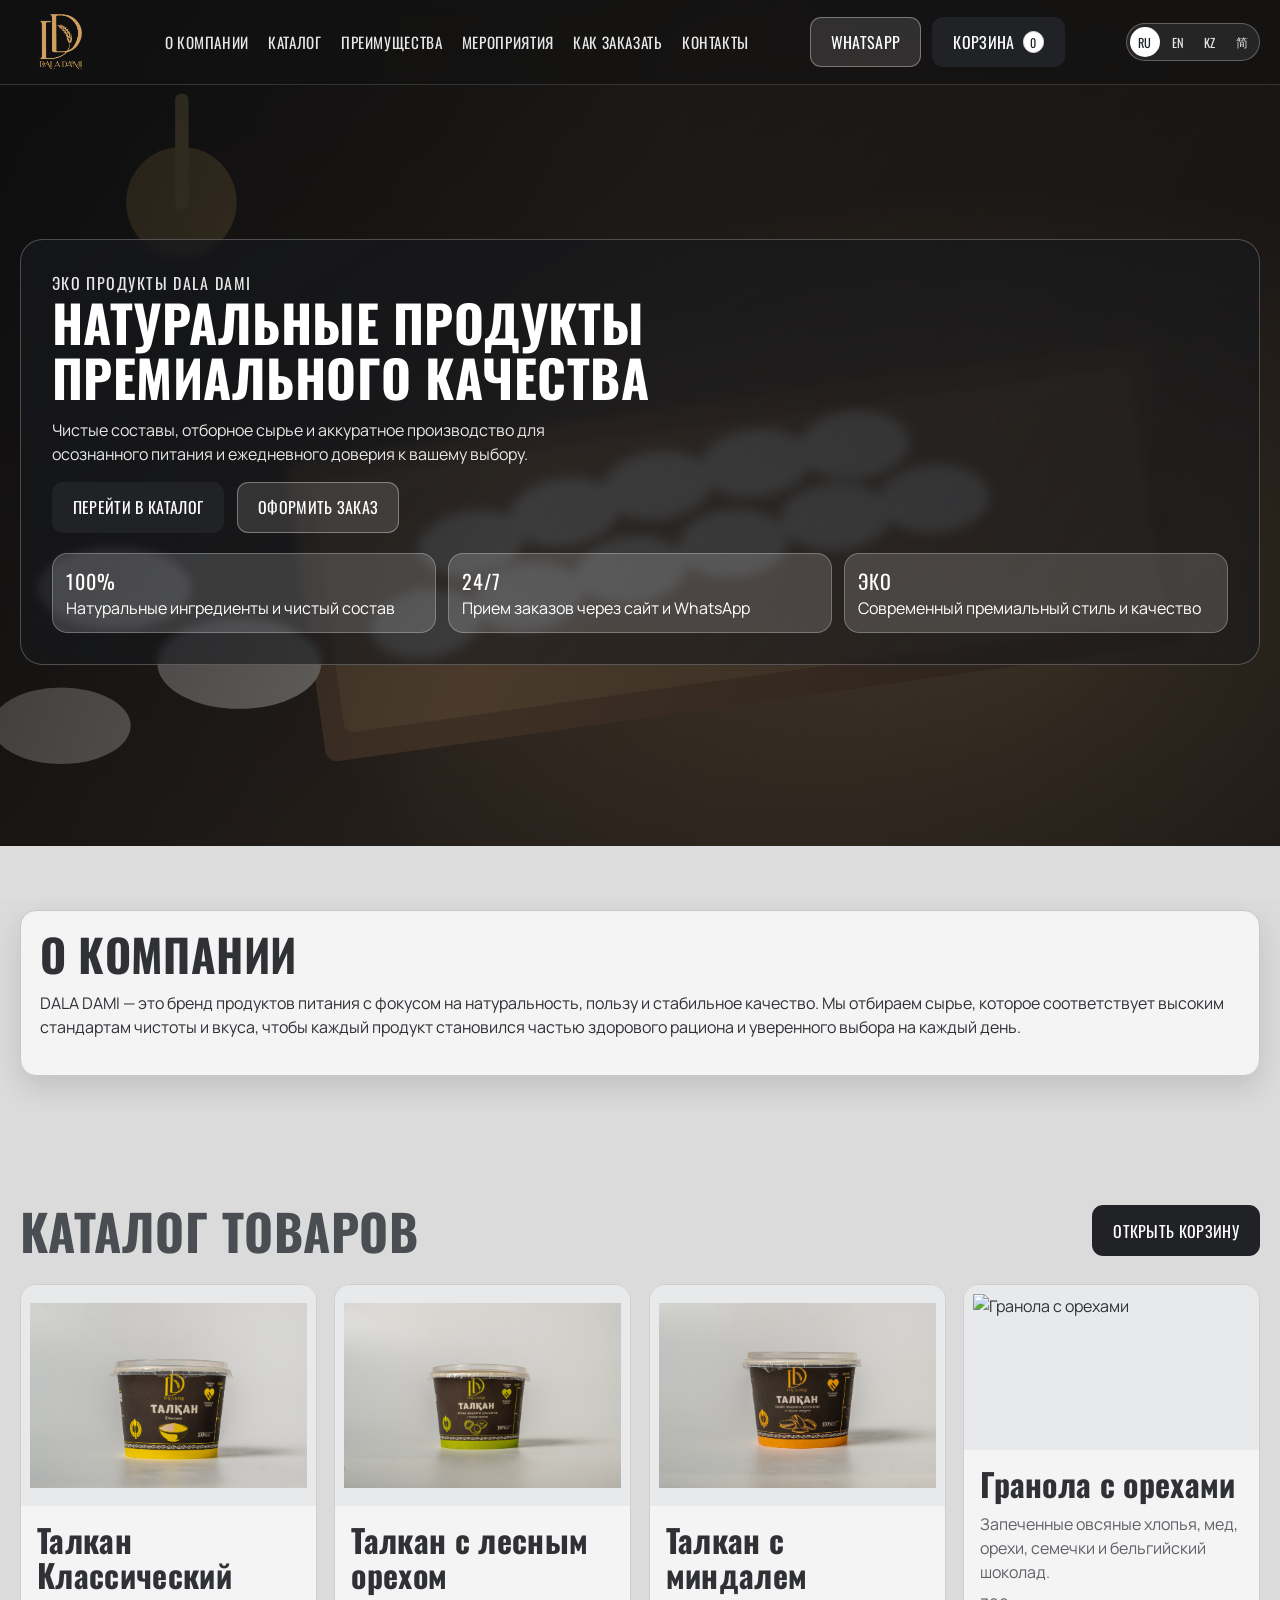
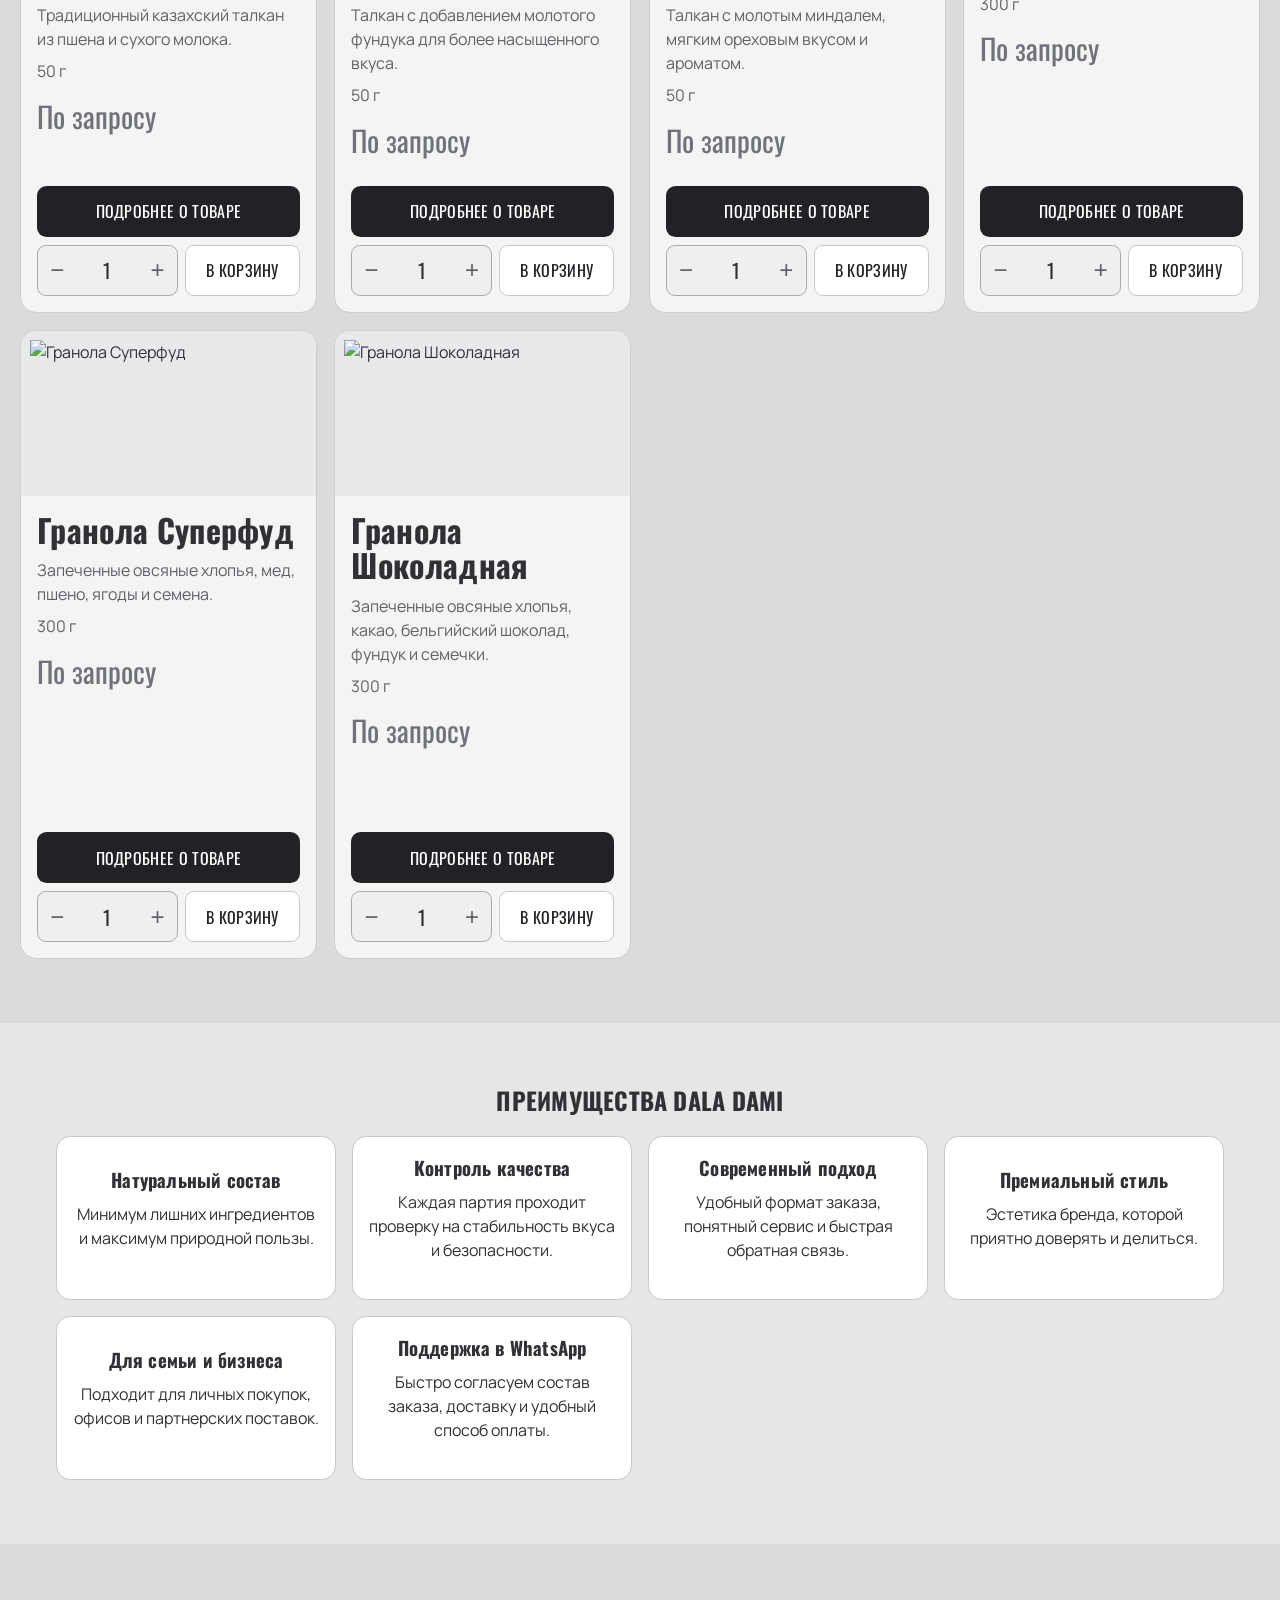
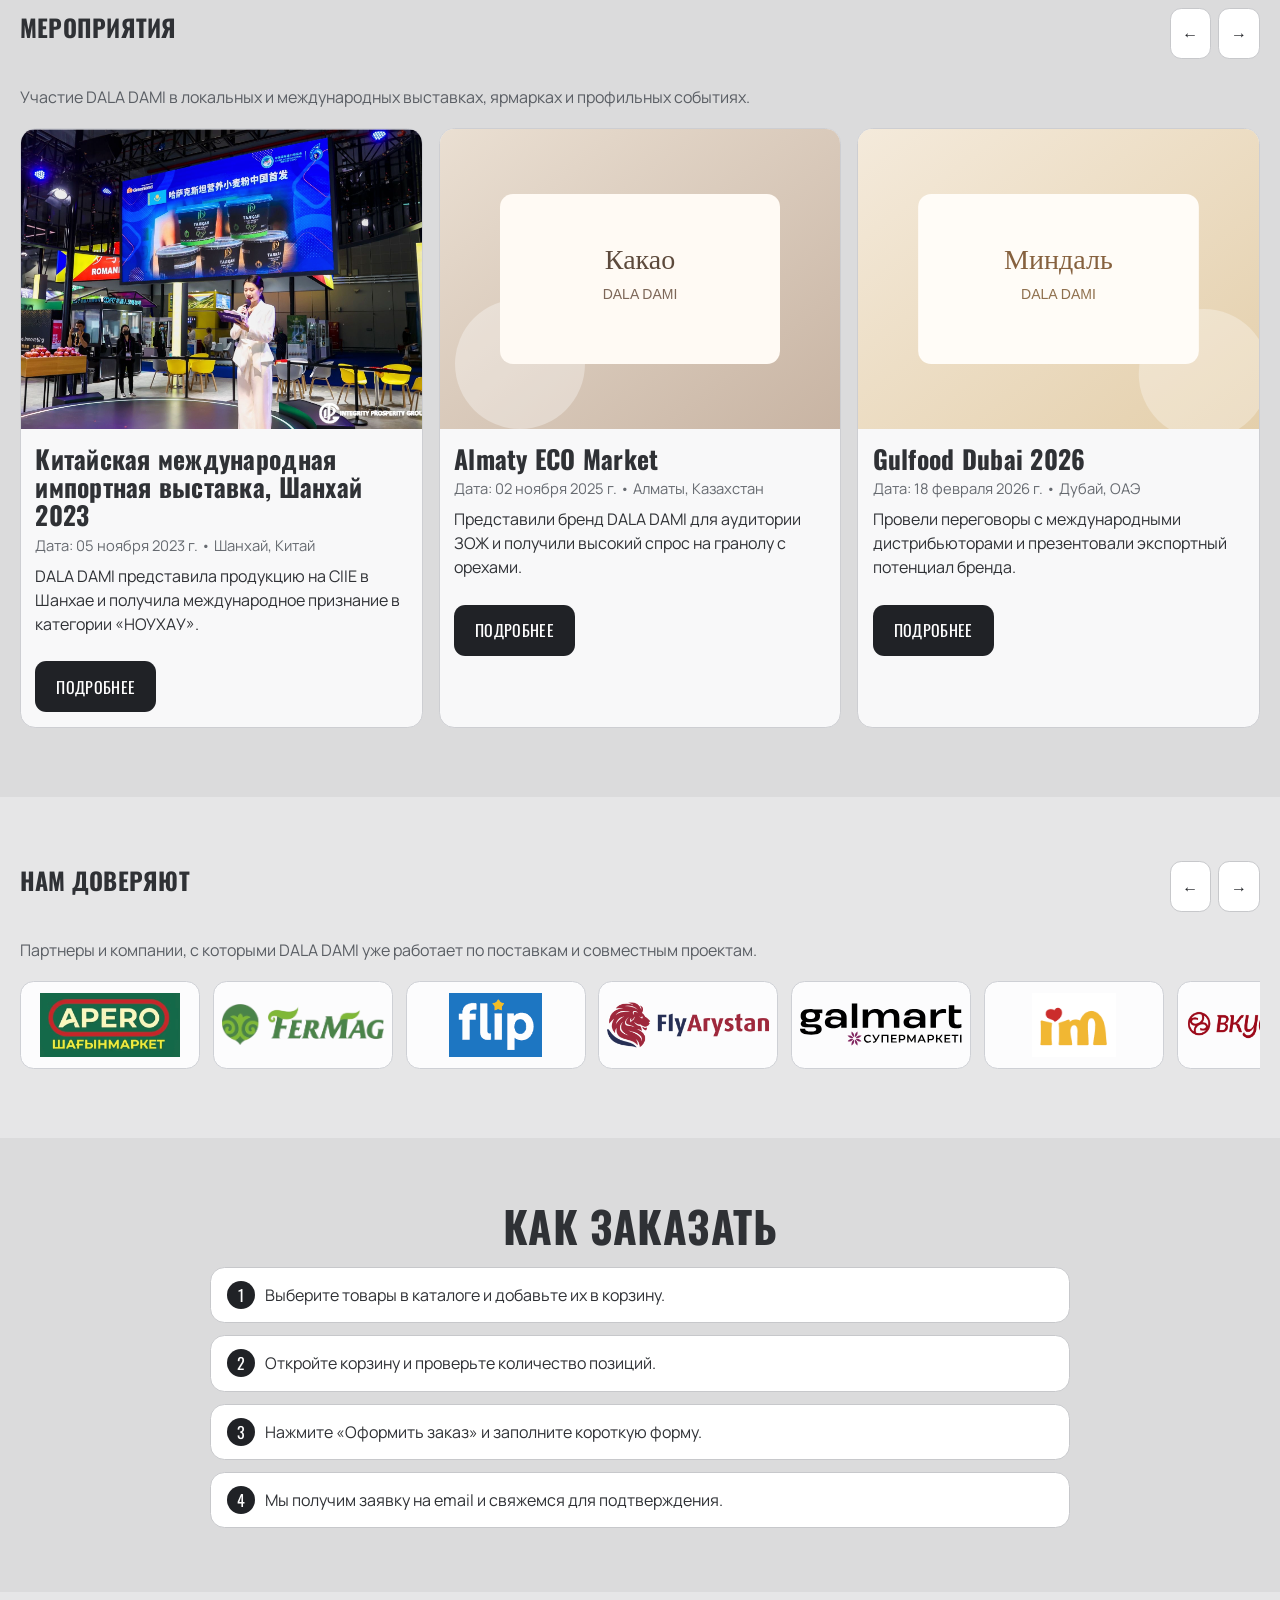
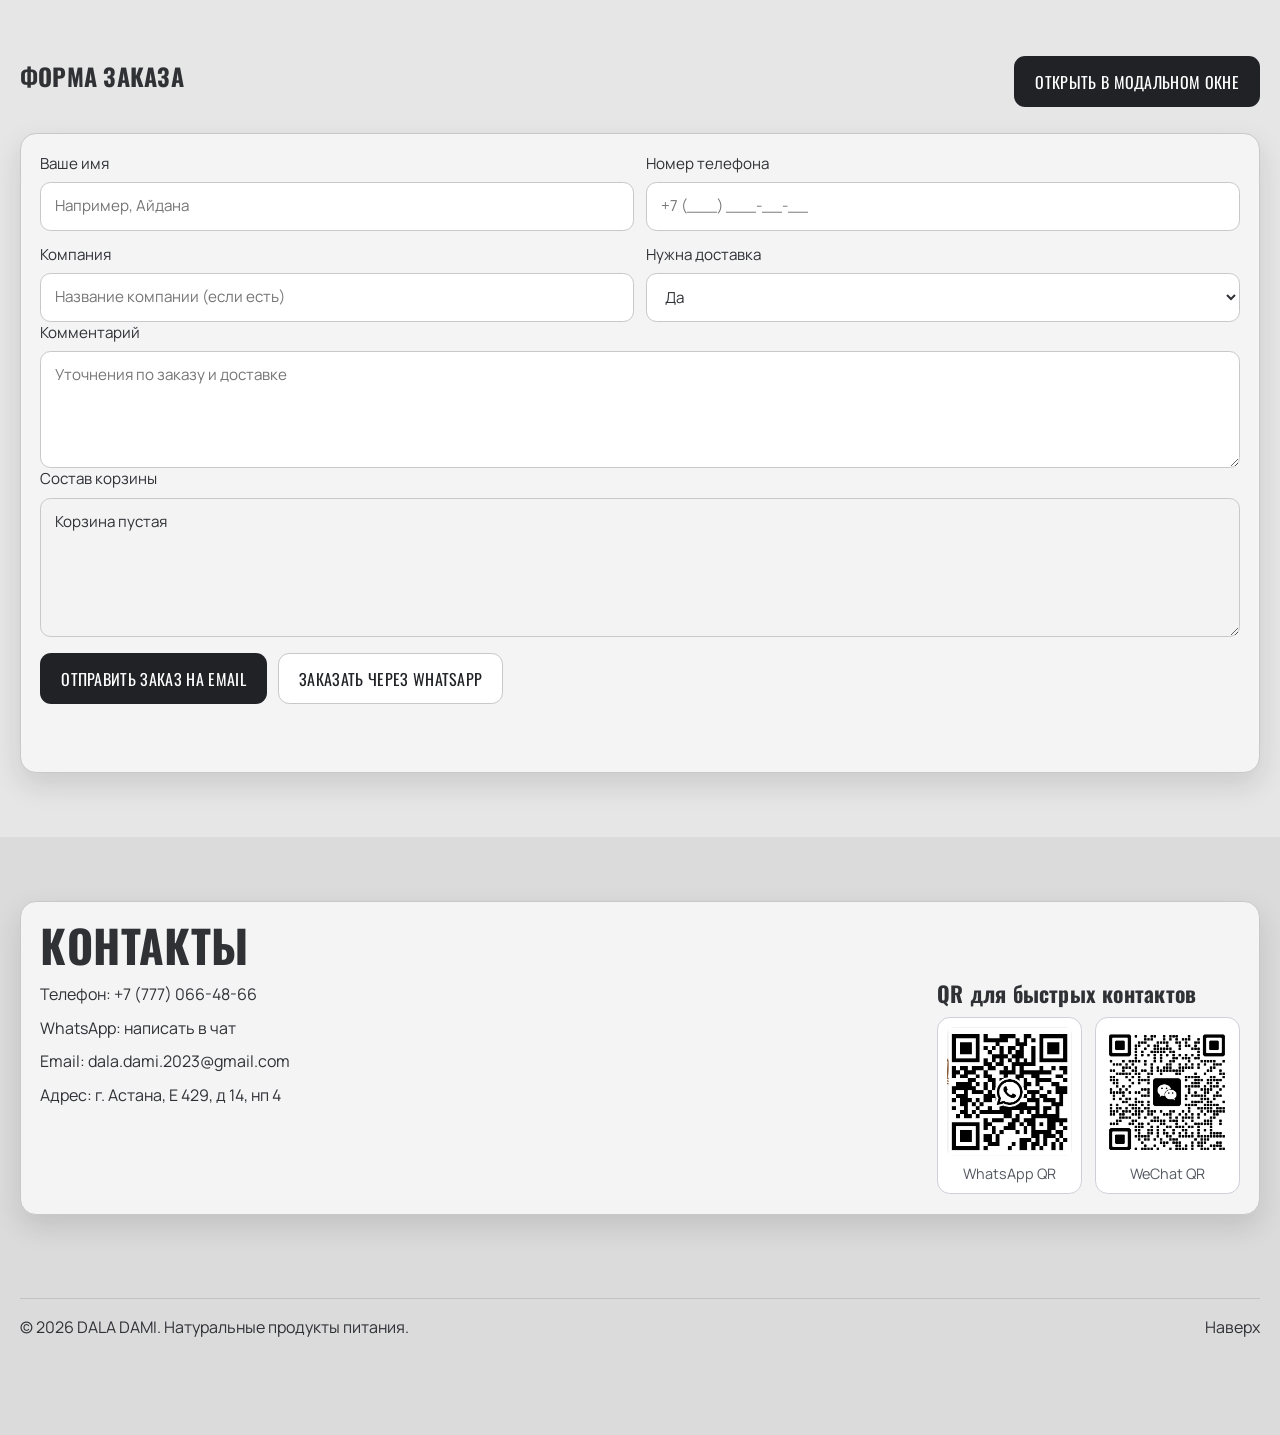
==== commit d81f9943: "Update i18n zh-CN, events text, contacts QR, and partners carousel with new logos" ====
--- a/index.html
+++ b/index.html
@@ -8,7 +8,7 @@
   <link rel="icon" type="image/svg+xml" href="assets/favicon.svg">
   <link rel="preconnect" href="https://fonts.googleapis.com">
   <link rel="preconnect" href="https://fonts.gstatic.com" crossorigin>
-  <link href="https://fonts.googleapis.com/css2?family=Manrope:wght@400;500;600;700&family=Noto+Sans+TC:wght@400;500;700&family=Oswald:wght@400;500;600;700&display=swap" rel="stylesheet">
+  <link href="https://fonts.googleapis.com/css2?family=Manrope:wght@400;500;600;700&family=Noto+Sans+SC:wght@400;500;700&family=Oswald:wght@400;500;600;700&display=swap" rel="stylesheet">
   <link rel="stylesheet" href="style.css">
 </head>
 <body>
@@ -43,7 +43,7 @@
         <button type="button" data-lang-btn="ru">RU</button>
         <button type="button" data-lang-btn="en">EN</button>
         <button type="button" data-lang-btn="kz">KZ</button>
-        <button type="button" data-lang-btn="zh">繁</button>
+        <button type="button" data-lang-btn="zh">简</button>
       </div>
 
       <button class="menu-toggle" type="button" id="menuToggle" data-i18n-aria="header.openMenuAria" aria-label="Открыть меню">☰</button>
@@ -160,11 +160,17 @@
       <div class="container">
         <div class="section-head">
           <h2 data-i18n="partners.title">Нам доверяют</h2>
+          <div class="partners-controls">
+            <button class="btn btn--ghost partners-nav" type="button" data-partner-nav="prev" data-i18n-aria="partners.prevAria" aria-label="Предыдущие логотипы">←</button>
+            <button class="btn btn--ghost partners-nav" type="button" data-partner-nav="next" data-i18n-aria="partners.nextAria" aria-label="Следующие логотипы">→</button>
+          </div>
         </div>
         <p class="partners-lead" data-i18n="partners.lead">
           Партнеры и компании, с которыми DALA DAMI уже работает по поставкам и совместным проектам.
         </p>
-        <div class="partners-grid" id="partnersGrid"></div>
+        <div class="partners-carousel">
+          <div class="partners-track" id="partnersGrid"></div>
+        </div>
       </div>
     </section>
 
@@ -229,11 +235,26 @@
     <section class="section" id="contact">
       <div class="container contacts">
         <h2 data-i18n="contacts.title">Контакты</h2>
-        <div class="contacts-grid">
-          <a href="tel:+77770664866"><span data-i18n="contacts.phoneLabel">Телефон</span>: +7 (777) 066-48-66</a>
-          <a id="contactWhatsapp" href="#" target="_blank" rel="noopener" data-i18n="contacts.whatsappLabel">WhatsApp: написать в чат</a>
-          <a href="mailto:dala.dami.2023@gmail.com"><span data-i18n="contacts.emailLabel">Email</span>: dala.dami.2023@gmail.com</a>
-          <p><span data-i18n="contacts.addressLabel">Адрес</span>: <span data-i18n="contacts.addressValue">г. Астана, Е 429, д 14, нп 4</span></p>
+        <div class="contacts-layout">
+          <div class="contacts-grid">
+            <a href="tel:+77770664866"><span data-i18n="contacts.phoneLabel">Телефон</span>: +7 (777) 066-48-66</a>
+            <a id="contactWhatsapp" href="#" target="_blank" rel="noopener" data-i18n="contacts.whatsappLabel">WhatsApp: написать в чат</a>
+            <a href="mailto:dala.dami.2023@gmail.com"><span data-i18n="contacts.emailLabel">Email</span>: dala.dami.2023@gmail.com</a>
+            <p><span data-i18n="contacts.addressLabel">Адрес</span>: <span data-i18n="contacts.addressValue">г. Астана, Е 429, д 14, нп 4</span></p>
+          </div>
+          <div class="contacts-qr">
+            <h3 data-i18n="contacts.qrTitle">QR для быстрых контактов</h3>
+            <div class="contacts-qr__grid">
+              <figure class="qr-card">
+                <img src="assets/qrwhatsup.png" alt="WhatsApp QR" loading="lazy">
+                <figcaption data-i18n="contacts.qrWhatsapp">WhatsApp QR</figcaption>
+              </figure>
+              <figure class="qr-card">
+                <img src="assets/qrwechat.png" alt="WeChat QR" loading="lazy">
+                <figcaption data-i18n="contacts.qrWechat">WeChat QR</figcaption>
+              </figure>
+            </div>
+          </div>
         </div>
       </div>
     </section>
--- a/style.css
+++ b/style.css
@@ -28,11 +28,11 @@
   line-height: 1.5;
 }
 
-html[lang="zh-Hant"] body,
-html[lang="zh-Hant"] h1,
-html[lang="zh-Hant"] h2,
-html[lang="zh-Hant"] h3 {
-  font-family: "Noto Sans TC", "Manrope", sans-serif;
+html[lang="zh-CN"] body,
+html[lang="zh-CN"] h1,
+html[lang="zh-CN"] h2,
+html[lang="zh-CN"] h3 {
+  font-family: "Noto Sans SC", "Manrope", sans-serif;
   letter-spacing: 0;
 }
 
@@ -554,20 +554,60 @@
   object-fit: cover;
 }
 
+.event-modal__text p {
+  margin: 0 0 0.85rem;
+  text-align: justify;
+  text-justify: inter-word;
+  line-height: 1.62;
+}
+
+.event-modal__text p:last-child {
+  margin-bottom: 0;
+}
+
 .partners-lead {
   max-width: 760px;
   margin: 0 0 1.2rem;
   color: #5a5e64;
 }
 
-.partners-grid {
-  display: grid;
-  grid-template-columns: repeat(auto-fit, minmax(170px, 1fr));
+.partners-controls {
+  display: inline-flex;
+  gap: 0.45rem;
+}
+
+.partners-nav {
+  min-width: 2.6rem;
+  padding-inline: 0.55rem;
+}
+
+.partners-carousel {
+  overflow: hidden;
+}
+
+.partners-track {
+  display: grid;
+  grid-auto-flow: column;
+  grid-auto-columns: minmax(180px, 220px);
   gap: 0.8rem;
+  overflow-x: auto;
+  scroll-snap-type: x mandatory;
+  scrollbar-width: thin;
+  padding-bottom: 0.3rem;
+}
+
+.partners-track::-webkit-scrollbar {
+  height: 8px;
+}
+
+.partners-track::-webkit-scrollbar-thumb {
+  background: #bfc2c8;
+  border-radius: 999px;
 }
 
 .partner-link {
   display: block;
+  scroll-snap-align: start;
 }
 
 .partner-card {
@@ -579,6 +619,7 @@
   display: flex;
   align-items: center;
   justify-content: center;
+  scroll-snap-align: start;
 }
 
 .partner-card img {
@@ -701,9 +742,63 @@
   color: #ab3838;
 }
 
+.contacts-layout {
+  display: flex;
+  justify-content: space-between;
+  align-items: flex-start;
+  flex-wrap: nowrap;
+  gap: 1.1rem;
+}
+
 .contacts-grid {
   display: grid;
   gap: 0.6rem;
+  flex: 1 1 auto;
+  min-width: 0;
+}
+
+.contacts-qr {
+  flex: 0 0 auto;
+  min-width: 300px;
+  margin-top: 0;
+  padding-top: 0;
+  border-top: 0;
+}
+
+.contacts-qr h3 {
+  font-size: 1.35rem;
+  margin-bottom: 0.7rem;
+}
+
+.contacts-qr__grid {
+  display: flex;
+  gap: 0.8rem;
+}
+
+.contacts-qr__grid .qr-card {
+  width: 145px;
+  flex: 0 0 145px;
+}
+
+.qr-card {
+  margin: 0;
+  background: #fff;
+  border: 1px solid #cdd0d6;
+  border-radius: 0.8rem;
+  padding: 0.55rem;
+}
+
+.qr-card img {
+  width: 100%;
+  display: block;
+  border-radius: 0.45rem;
+}
+
+.qr-card figcaption {
+  margin-top: 0.45rem;
+  font-size: 0.9rem;
+  color: #53575f;
+  text-align: center;
 }
 
 .footer {
@@ -917,8 +1012,39 @@
     align-items: flex-start;
   }
 
+  .contacts-layout {
+    display: grid;
+    grid-template-columns: 1fr;
+    gap: 0.9rem;
+  }
+
+  .contacts-qr {
+    min-width: 0;
+    margin-top: 0.2rem;
+    padding-top: 0.9rem;
+    border-top: 1px solid #d2d4d9;
+  }
+
+  .contacts-qr__grid {
+    display: grid;
+    grid-template-columns: repeat(2, minmax(120px, 1fr));
+  }
+
+  .contacts-qr__grid .qr-card {
+    width: auto;
+    flex: initial;
+  }
+
   .events-controls {
     align-self: flex-end;
+  }
+
+  .partners-controls {
+    align-self: flex-end;
+  }
+
+  .partners-track {
+    grid-auto-columns: minmax(150px, 74vw);
   }
 
   .hero {
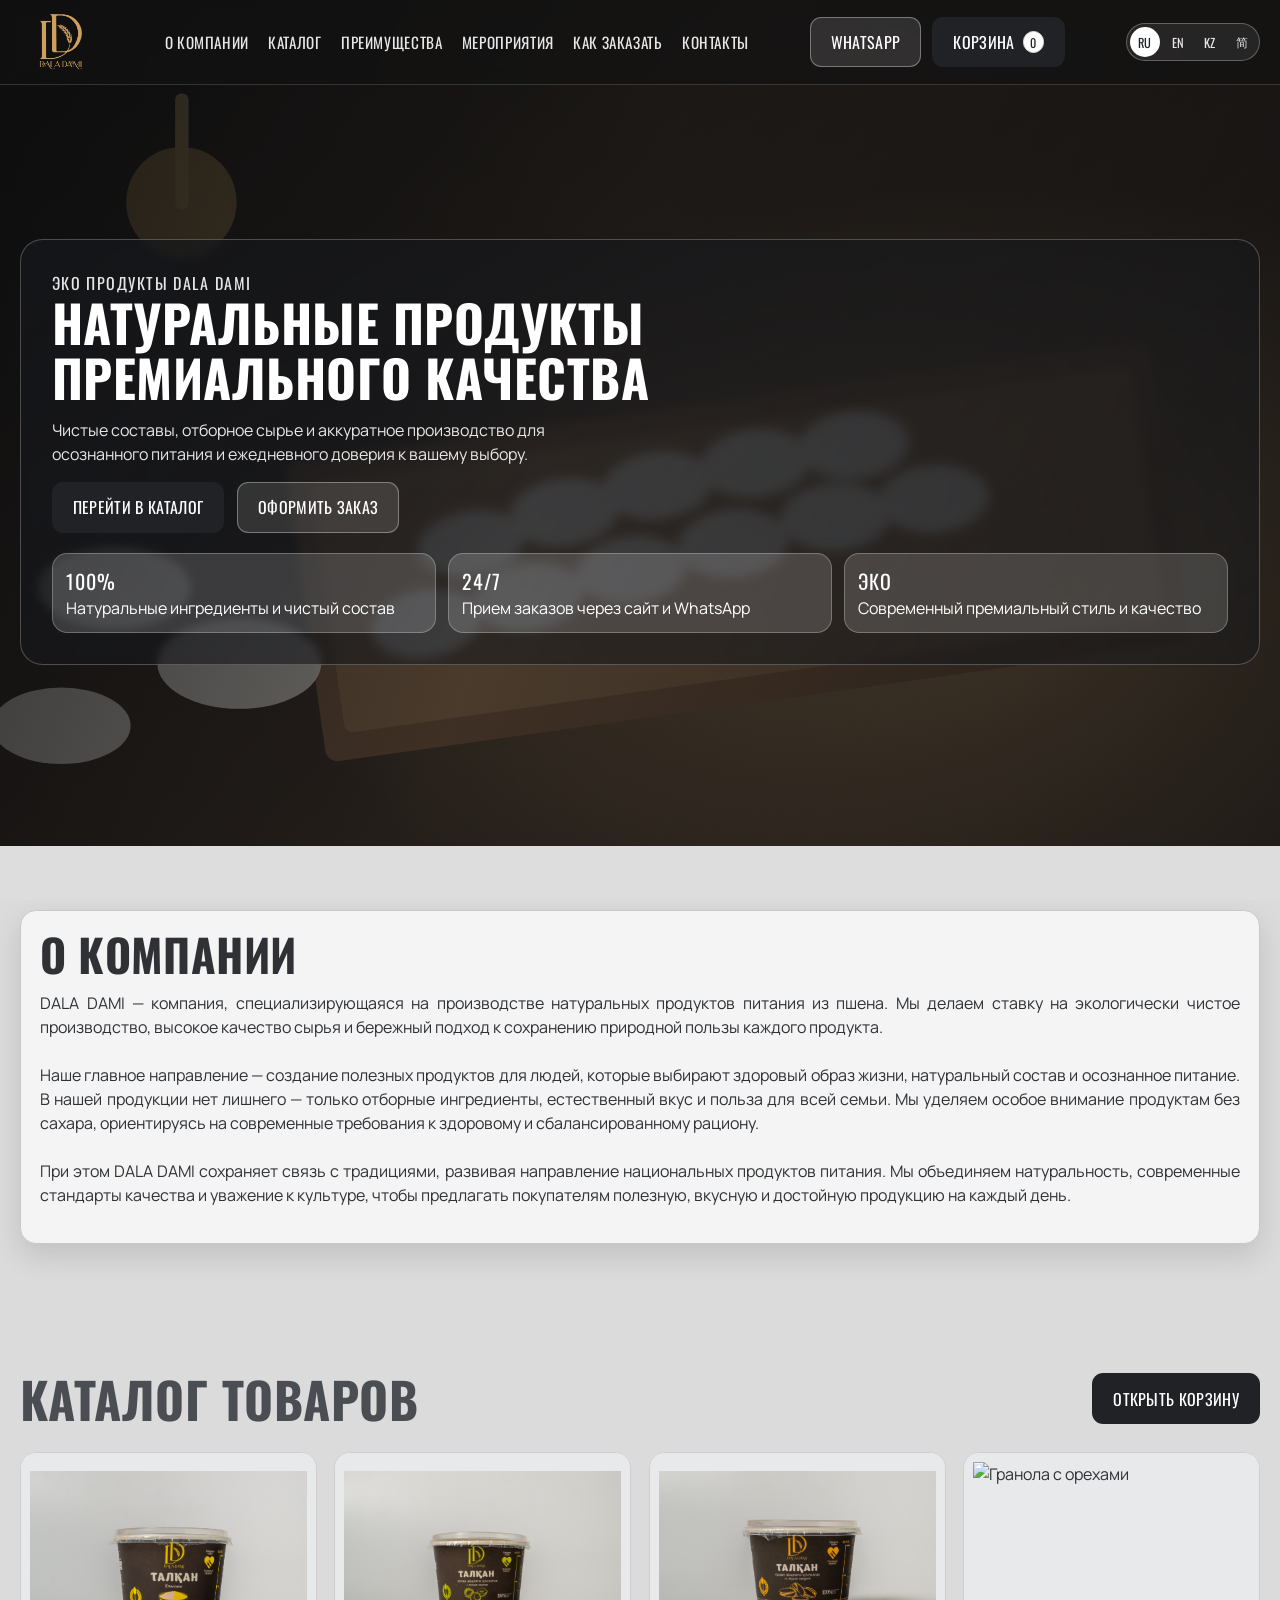
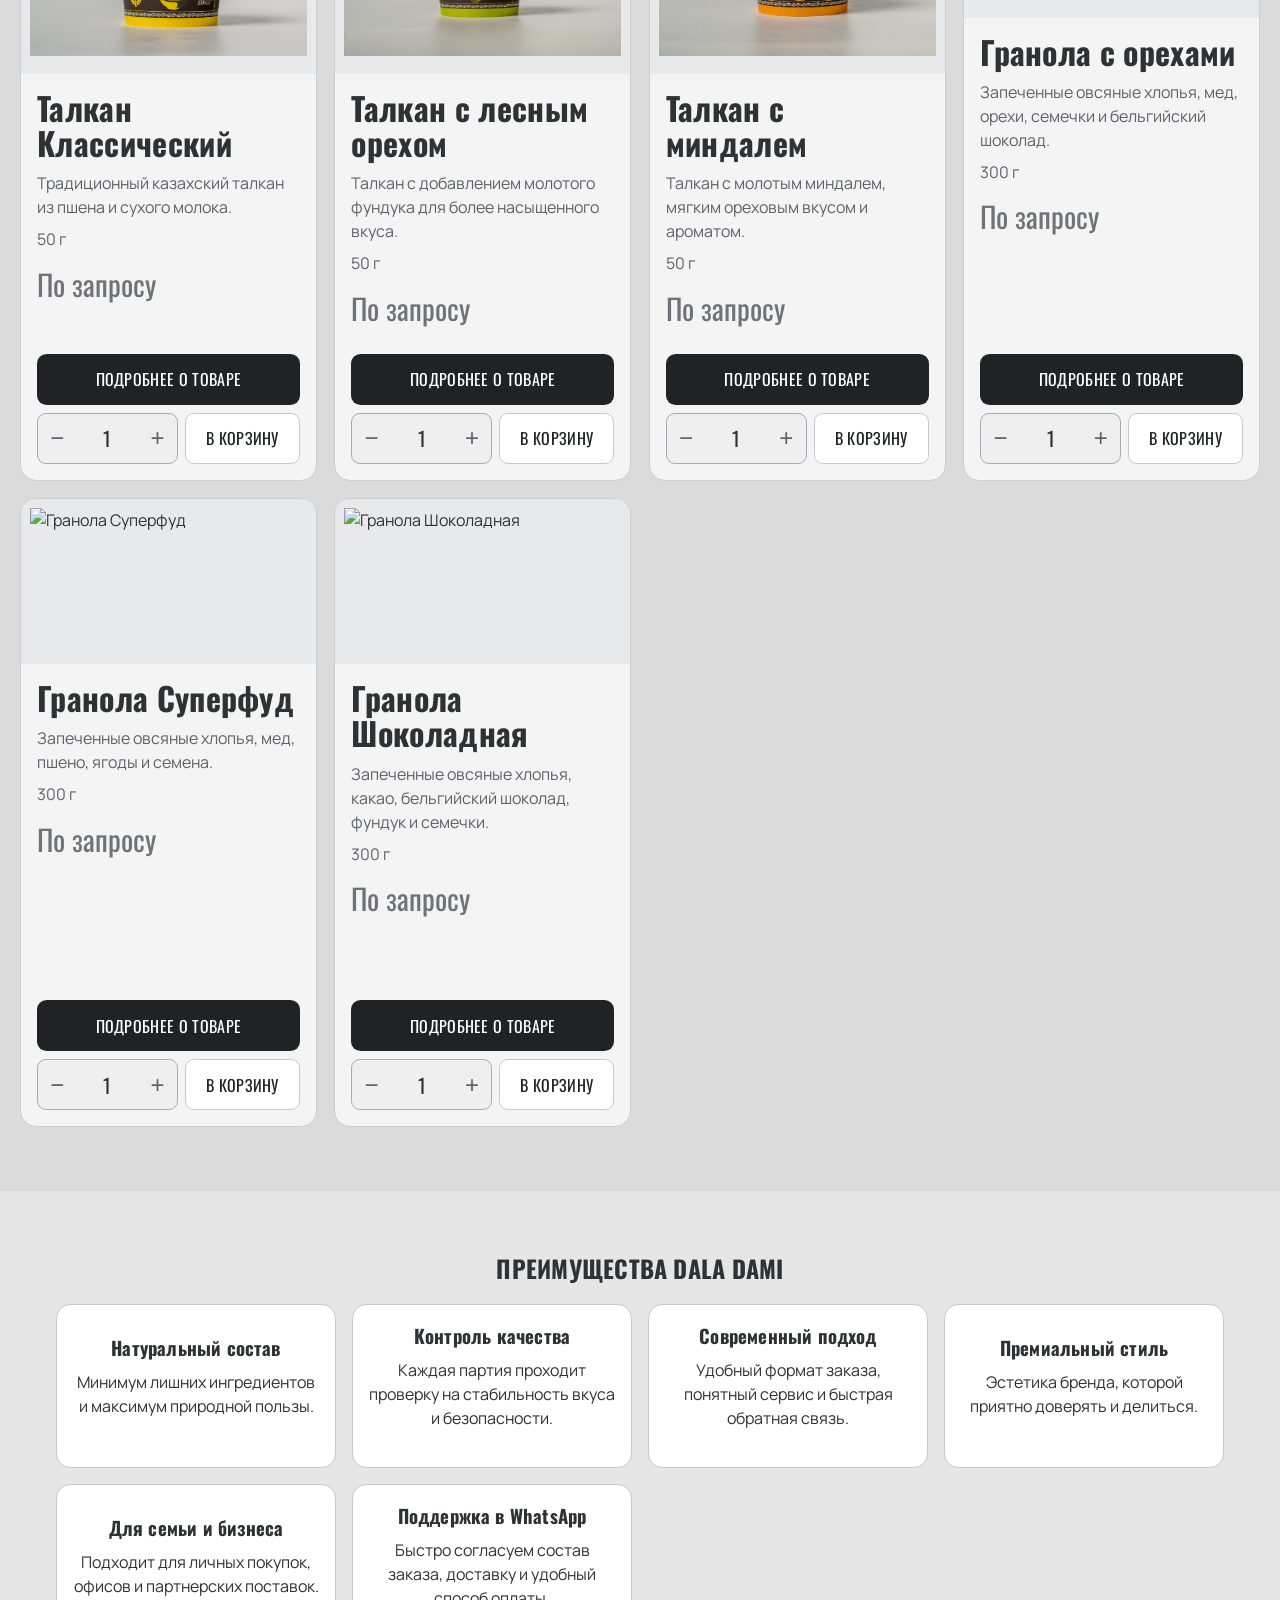
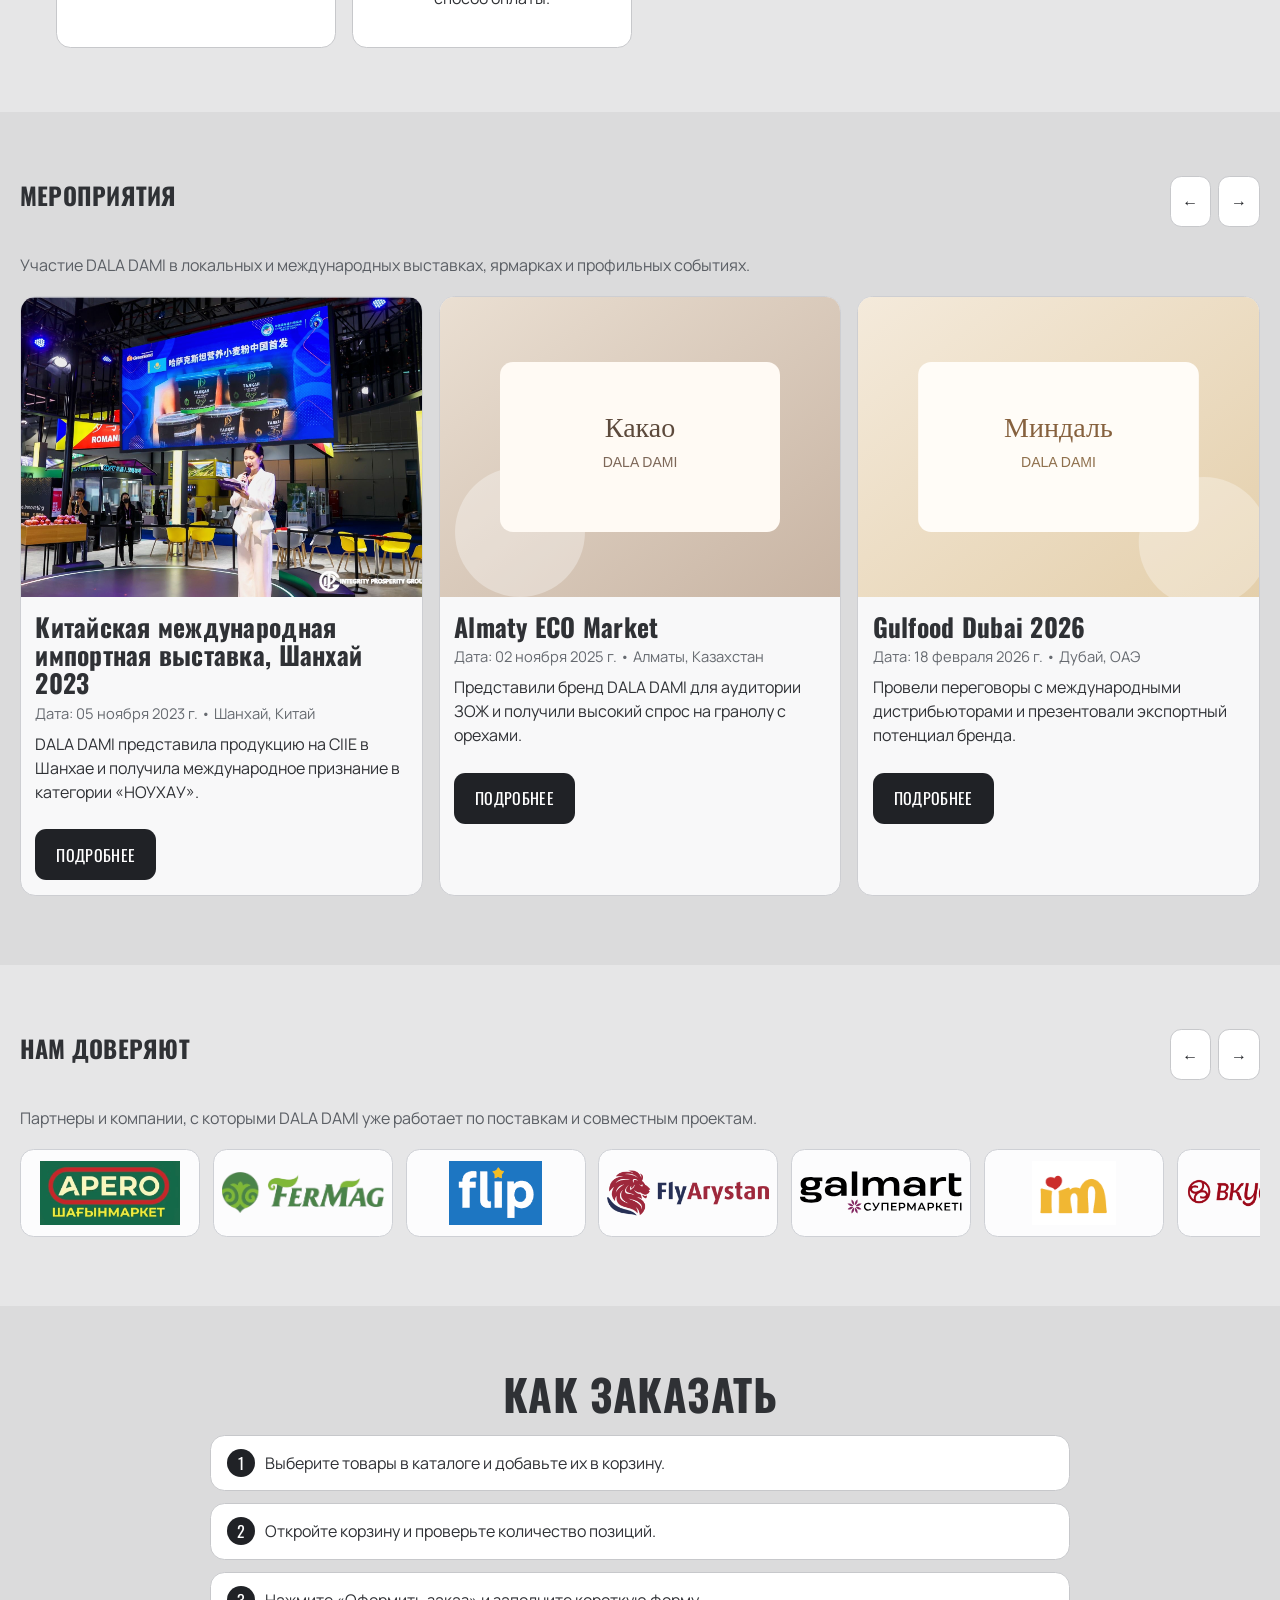
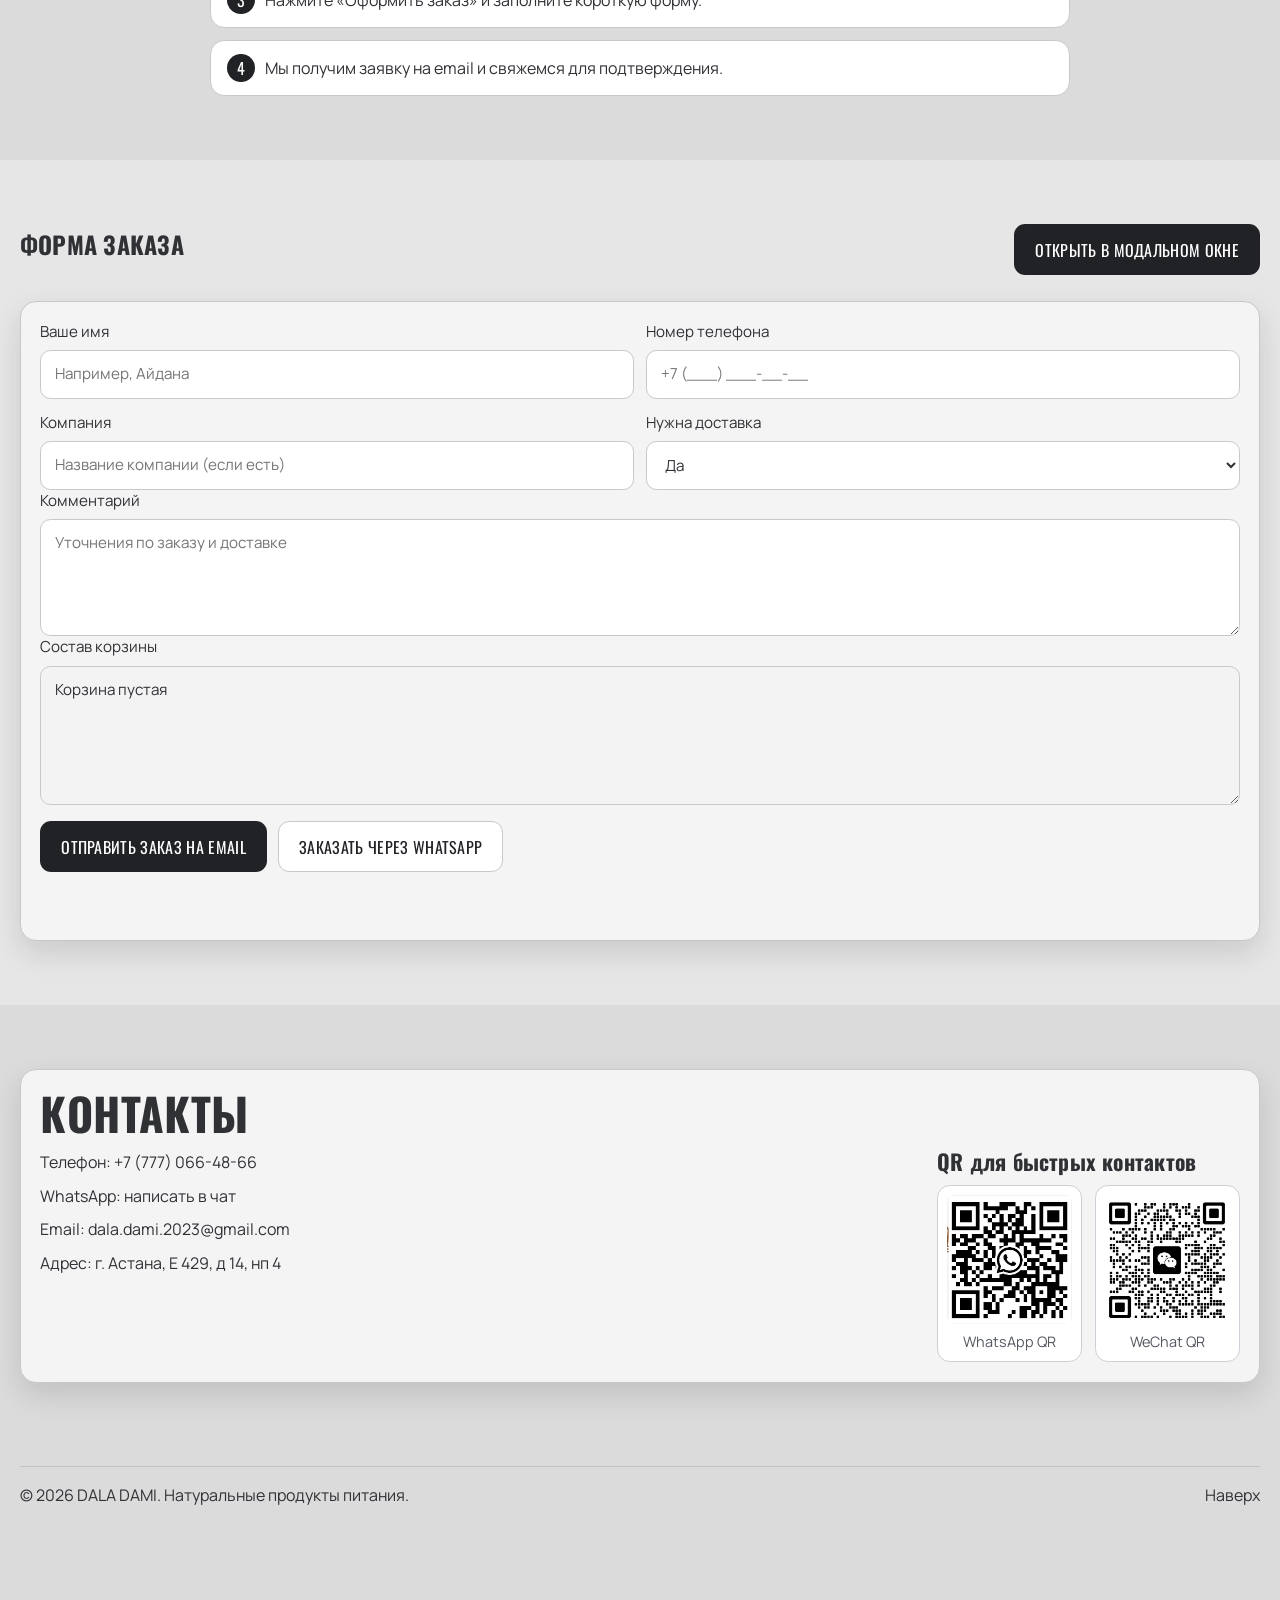
==== commit 8ae20399: "Update company section copy and styling" ====
--- a/index.html
+++ b/index.html
@@ -89,9 +89,9 @@
       <div class="container about">
         <h2 data-i18n="about.title">О компании</h2>
         <p data-i18n="about.text">
-          DALA DAMI — это бренд продуктов питания с фокусом на натуральность, пользу и стабильное качество.
-          Мы отбираем сырье, которое соответствует высоким стандартам чистоты и вкуса, чтобы каждый продукт
-          становился частью здорового рациона и уверенного выбора на каждый день.
+          DALA DAMI — компания, специализирующаяся на производстве натуральных продуктов питания из пшена.
+          Мы делаем ставку на экологически чистое производство, высокое качество сырья и бережный подход к
+          сохранению природной пользы каждого продукта.
         </p>
       </div>
     </section>
--- a/style.css
+++ b/style.css
@@ -330,6 +330,11 @@
   font-size: clamp(1.9rem, 4vw, 2.8rem);
 }
 
+.about [data-i18n="about.text"] {
+  white-space: pre-line;
+  text-align: justify;
+}
+
 #catalog {
   background: #dbdbdc;
 }
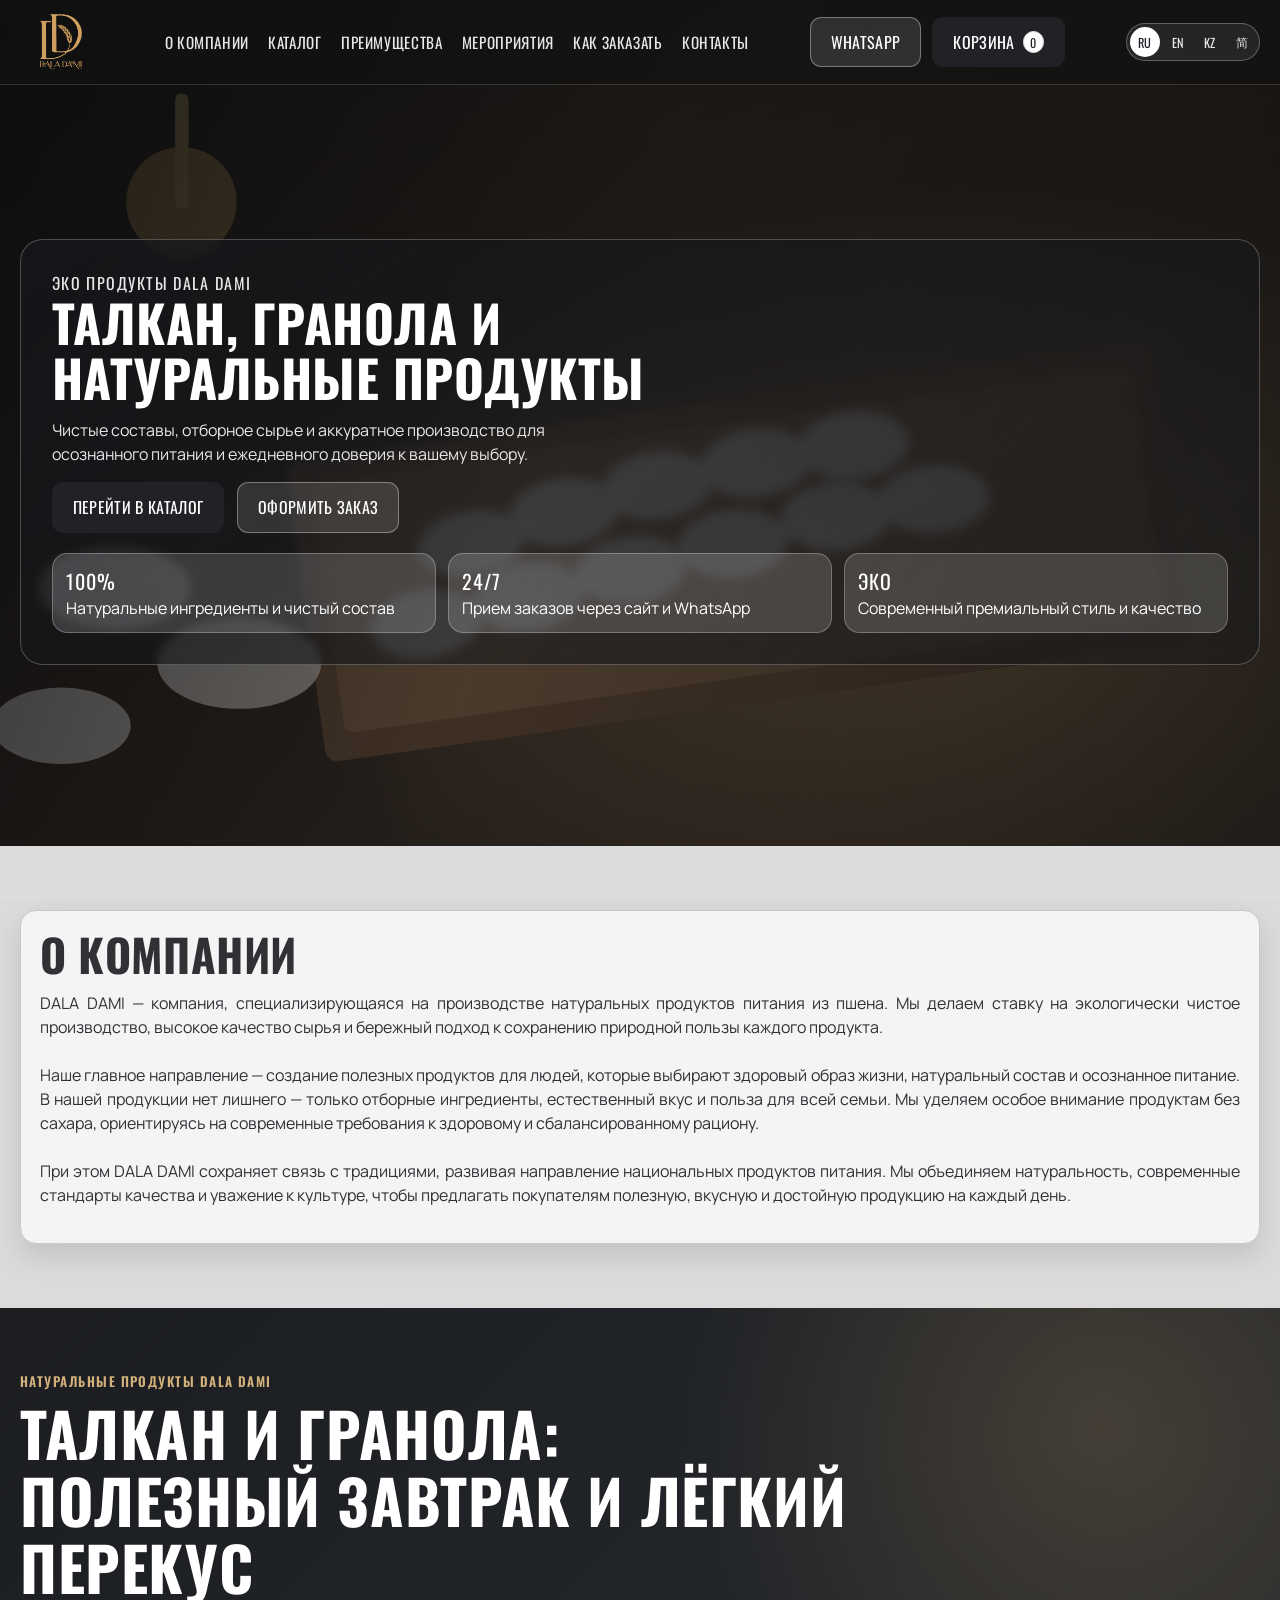
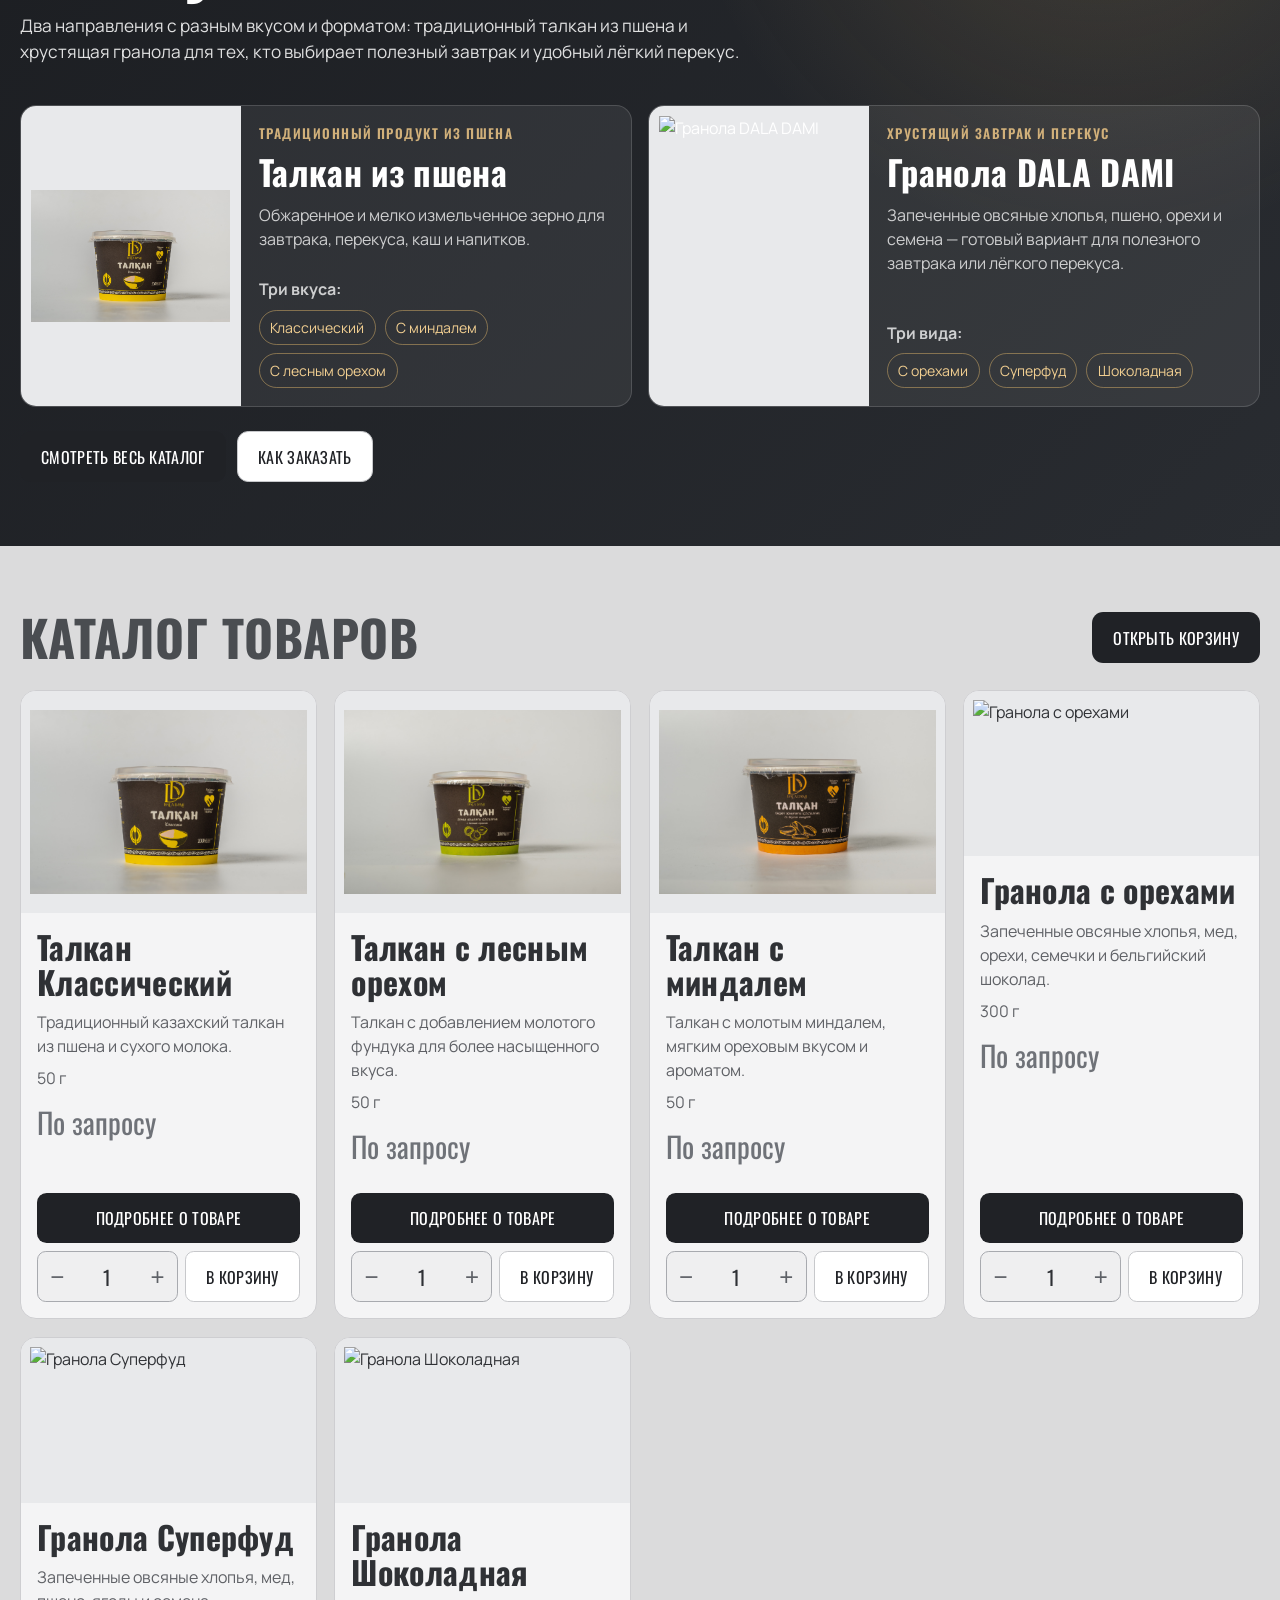
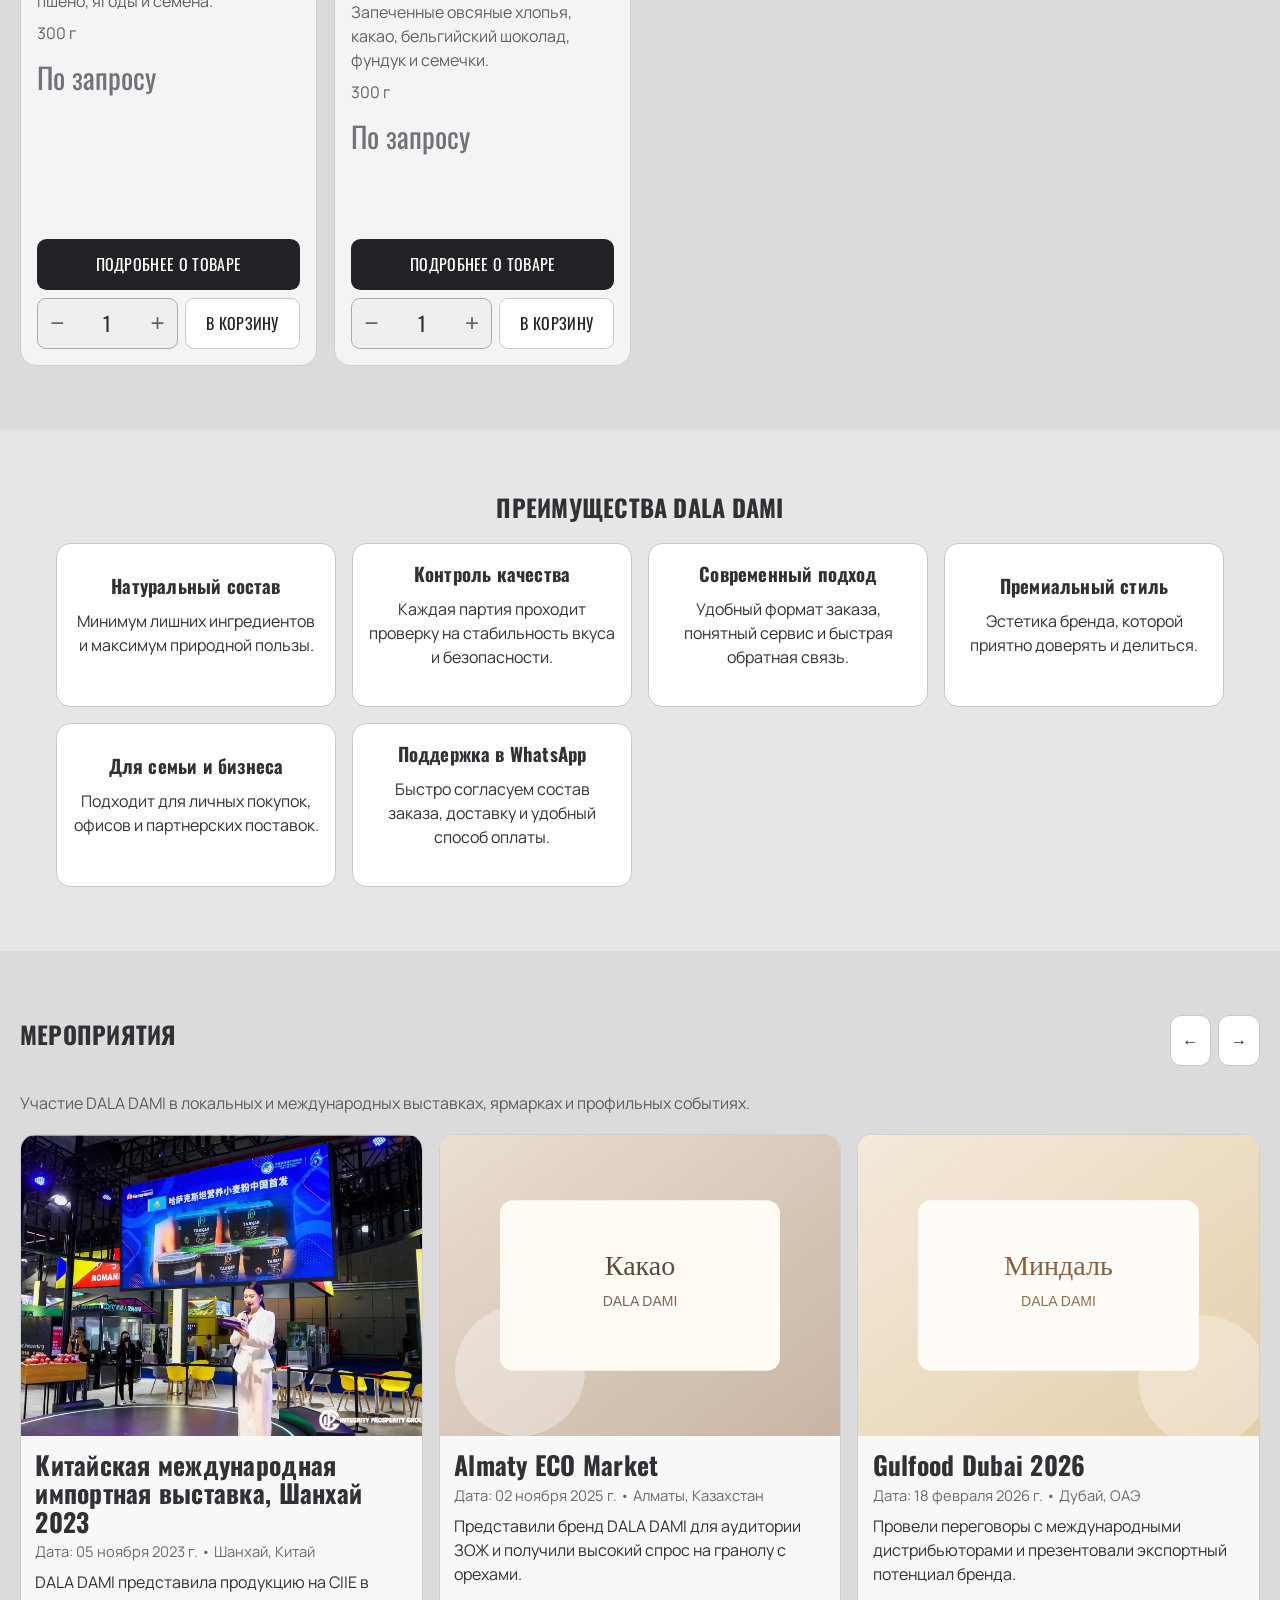
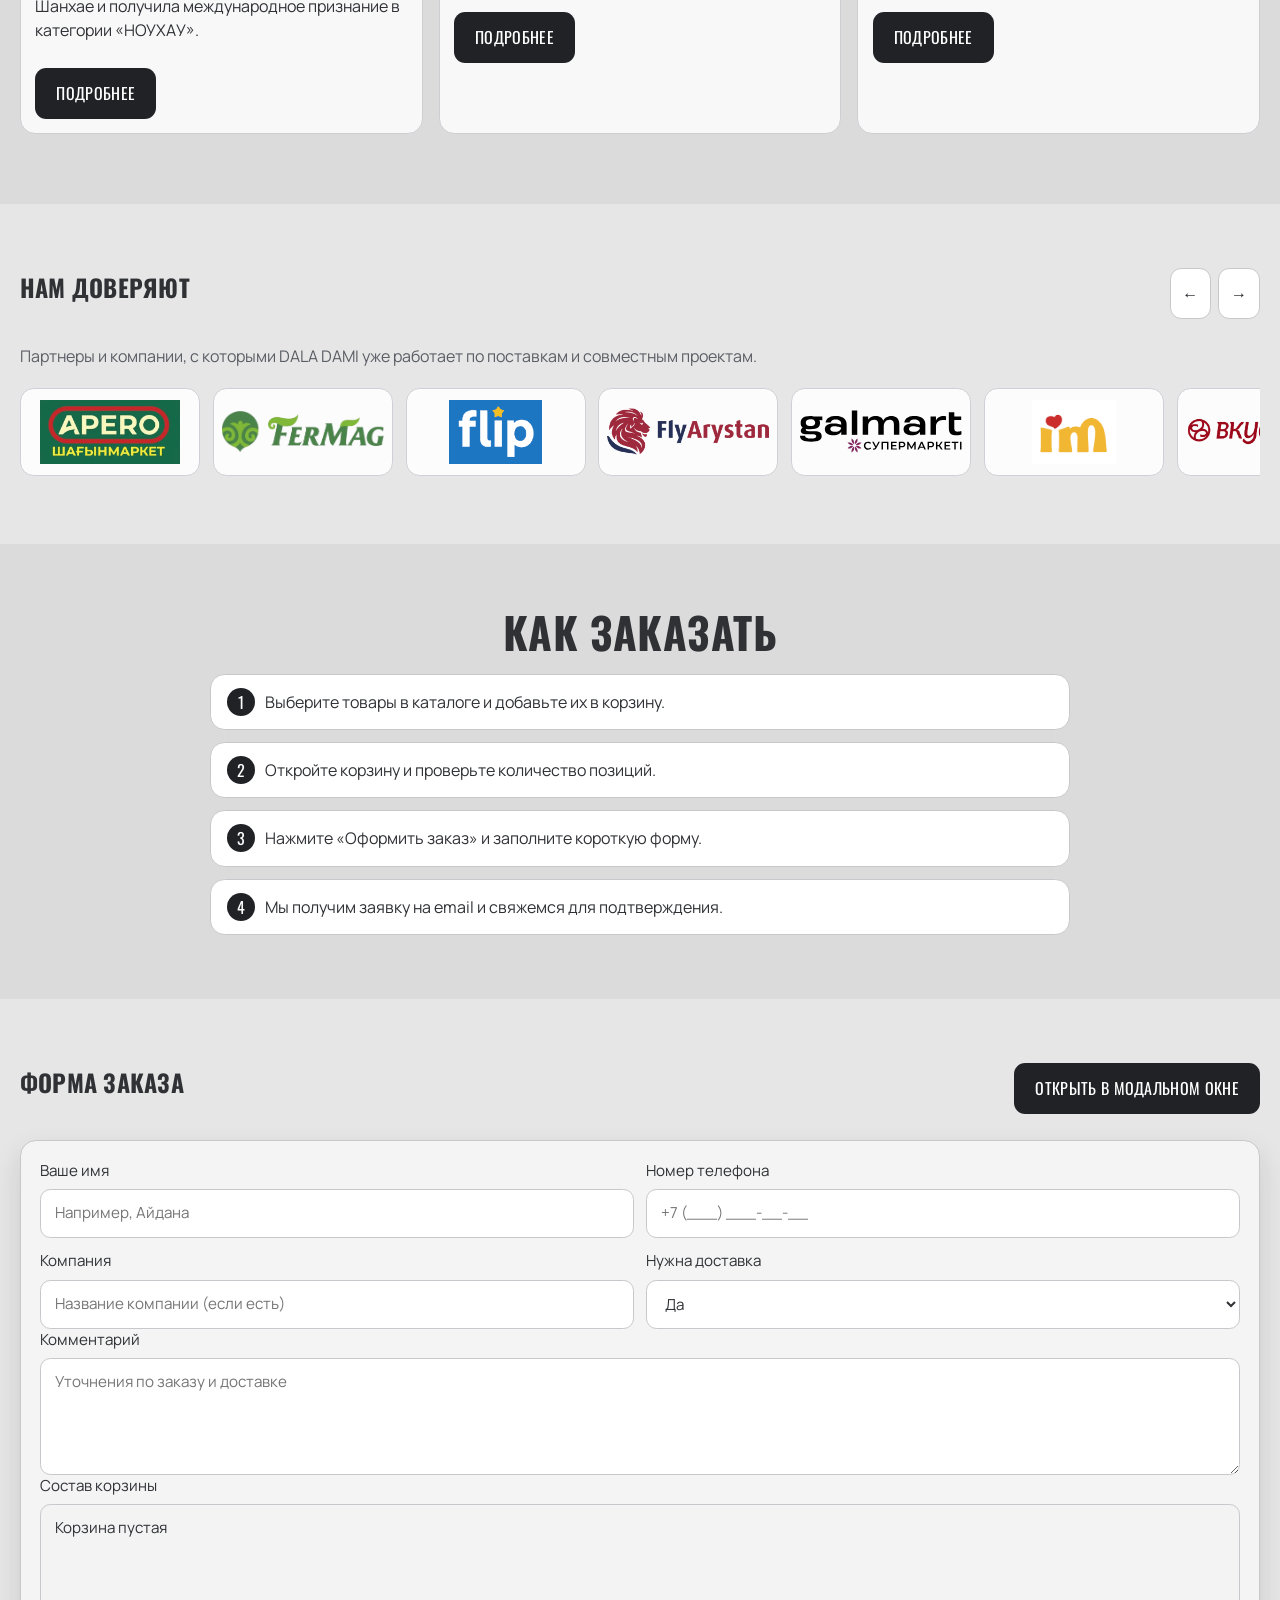
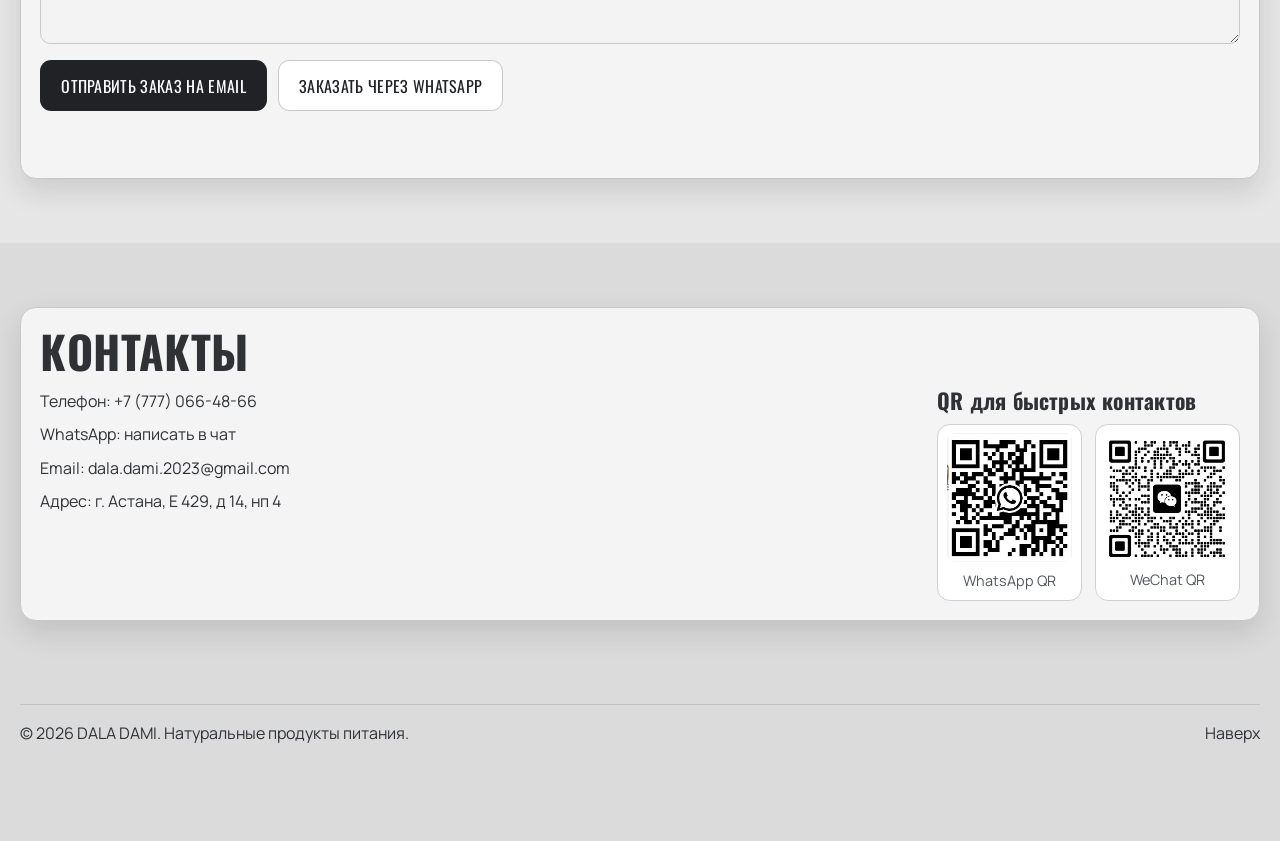
==== commit 8f806737: "Improve product SEO and add GA4 tracking" ====
--- a/index.html
+++ b/index.html
@@ -1,15 +1,73 @@
 <!DOCTYPE html>
 <html lang="ru">
 <head>
+  <!-- Google tag (gtag.js) -->
+  <script async src="https://www.googletagmanager.com/gtag/js?id=G-7Y4TRXT44J"></script>
+  <script>
+    window.dataLayer = window.dataLayer || [];
+    function gtag(){dataLayer.push(arguments);}
+    gtag("js", new Date());
+    gtag("config", "G-7Y4TRXT44J");
+  </script>
   <meta charset="UTF-8">
   <meta name="viewport" content="width=device-width, initial-scale=1.0">
-  <meta id="metaDescription" name="description" content="DALA DAMI — натуральные продукты питания в стиле ЭКО и ЗОЖ. Каталог, корзина, заказ через email и WhatsApp.">
-  <title id="pageTitle">DALA DAMI — Натуральные продукты</title>
+  <meta id="metaDescription" name="description" content="Талкан из пшена и гранола DALA DAMI из Казахстана: натуральные продукты для полезного завтрака и лёгкого перекуса. Заказ через сайт и WhatsApp.">
+  <meta name="robots" content="index, follow, max-image-preview:large">
+  <link rel="canonical" href="https://daladami.kz/">
+  <title id="pageTitle">Талкан, гранола и натуральные продукты — DALA DAMI</title>
+  <meta property="og:type" content="website">
+  <meta property="og:site_name" content="DALA DAMI">
+  <meta property="og:locale" content="ru_KZ">
+  <meta property="og:title" content="Талкан, гранола и натуральные продукты — DALA DAMI">
+  <meta property="og:description" content="Талкан из пшена и гранола DALA DAMI для полезного завтрака и лёгкого перекуса. Выберите вкус и оформите заказ онлайн.">
+  <meta property="og:url" content="https://daladami.kz/">
+  <meta property="og:image" content="https://daladami.kz/assets/DD_logo.png">
+  <meta property="og:image:width" content="1215">
+  <meta property="og:image:height" content="1280">
+  <meta property="og:image:alt" content="Логотип DALA DAMI">
+  <meta name="twitter:card" content="summary_large_image">
+  <meta name="twitter:title" content="Талкан, гранола и натуральные продукты — DALA DAMI">
+  <meta name="twitter:description" content="Талкан из пшена и гранола DALA DAMI для полезного завтрака и лёгкого перекуса.">
+  <meta name="twitter:image" content="https://daladami.kz/assets/DD_logo.png">
+  <script type="application/ld+json">
+    {
+      "@context": "https://schema.org",
+      "@type": "Organization",
+      "name": "DALA DAMI",
+      "url": "https://daladami.kz/",
+      "logo": "https://daladami.kz/assets/DD_logo.png",
+      "description": "Производитель натуральных продуктов питания из пшена в Казахстане: талкан, гранола, продукты без сахара и национальные продукты питания.",
+      "email": "dala.dami.2023@gmail.com",
+      "telephone": "+7-777-066-48-66",
+      "address": {
+        "@type": "PostalAddress",
+        "streetAddress": "Е 429, д. 14, нп. 4",
+        "addressLocality": "Астана",
+        "addressCountry": "KZ"
+      },
+      "contactPoint": {
+        "@type": "ContactPoint",
+        "telephone": "+7-777-066-48-66",
+        "contactType": "customer service",
+        "availableLanguage": ["ru", "kk", "en", "zh"]
+      }
+    }
+  </script>
+  <script type="application/ld+json">
+    {
+      "@context": "https://schema.org",
+      "@type": "WebSite",
+      "name": "DALA DAMI",
+      "alternateName": "Дала Дәмі",
+      "url": "https://daladami.kz/",
+      "inLanguage": ["ru", "kk", "en", "zh-CN"]
+    }
+  </script>
   <link rel="icon" type="image/svg+xml" href="assets/favicon.svg">
   <link rel="preconnect" href="https://fonts.googleapis.com">
   <link rel="preconnect" href="https://fonts.gstatic.com" crossorigin>
   <link href="https://fonts.googleapis.com/css2?family=Manrope:wght@400;500;600;700&family=Noto+Sans+SC:wght@400;500;700&family=Oswald:wght@400;500;600;700&display=swap" rel="stylesheet">
-  <link rel="stylesheet" href="style.css">
+  <link rel="stylesheet" href="style.css?v=20261002-2">
 </head>
 <body>
   <div class="page-bg" aria-hidden="true"></div>
@@ -56,7 +114,7 @@
         <div class="hero__shell">
           <div class="hero__content">
             <p class="hero__label" data-i18n="hero.label">ЭКО ПРОДУКТЫ DALA DAMI</p>
-            <h1 data-i18n="hero.title">Натуральные продукты премиального качества</h1>
+            <h1 data-i18n="hero.title">Талкан и натуральные продукты из пшена</h1>
             <p data-i18n="hero.description">
               Чистые составы, отборное сырье и аккуратное производство для осознанного питания
               и ежедневного доверия к вашему выбору.
@@ -93,6 +151,55 @@
           Мы делаем ставку на экологически чистое производство, высокое качество сырья и бережный подход к
           сохранению природной пользы каждого продукта.
         </p>
+      </div>
+    </section>
+
+    <section class="section section--products" id="products">
+      <div class="container product-guide">
+        <header class="product-guide__head">
+          <p class="product-guide__eyebrow" data-i18n="productGuide.eyebrow">НАТУРАЛЬНЫЕ ПРОДУКТЫ DALA DAMI</p>
+          <h2 data-i18n="productGuide.title">Талкан и гранола: полезный завтрак и лёгкий перекус</h2>
+          <p data-i18n="productGuide.lead">
+            Два направления с разным вкусом и форматом: традиционный талкан из пшена и хрустящая гранола для тех, кто выбирает полезный завтрак и удобный лёгкий перекус.
+          </p>
+        </header>
+
+        <div class="product-guide__grid">
+          <article class="product-family">
+            <img class="product-family__image" src="assets/talkan_classic.jpg" alt="Талкан из пшена DALA DAMI" loading="lazy" data-i18n-alt="productGuide.talkanAlt">
+            <div class="product-family__body">
+              <p class="product-family__label" data-i18n="productGuide.talkanLabel">ТРАДИЦИОННЫЙ ПРОДУКТ ИЗ ПШЕНА</p>
+              <h3 data-i18n="productGuide.talkanTitle">Талкан из пшена</h3>
+              <p data-i18n="productGuide.talkanText">Обжаренное и мелко измельченное зерно для завтрака, перекуса, каш и напитков.</p>
+              <p class="product-family__variants-label" data-i18n="productGuide.talkanVariants">Три вкуса:</p>
+              <div class="product-family__links">
+                <a href="products/talkan-classic/" data-track-product="talkan-classic" data-product-family="talkan" data-i18n="productGuide.classicLink">Классический</a>
+                <a href="products/talkan-almond/" data-track-product="talkan-almond" data-product-family="talkan" data-i18n="productGuide.almondLink">С миндалем</a>
+                <a href="products/talkan-hazelnut/" data-track-product="talkan-hazelnut" data-product-family="talkan" data-i18n="productGuide.hazelnutLink">С лесным орехом</a>
+              </div>
+            </div>
+          </article>
+
+          <article class="product-family">
+            <img class="product-family__image" src="assets/granola_superfood.jpg" alt="Гранола DALA DAMI" loading="lazy" data-i18n-alt="productGuide.granolaAlt">
+            <div class="product-family__body">
+              <p class="product-family__label" data-i18n="productGuide.granolaLabel">ХРУСТЯЩИЙ ЗАВТРАК И ПЕРЕКУС</p>
+              <h3 data-i18n="productGuide.granolaTitle">Гранола DALA DAMI</h3>
+              <p data-i18n="productGuide.granolaText">Запеченные овсяные хлопья, пшено, орехи и семена — готовый вариант для полезного завтрака или лёгкого перекуса.</p>
+              <p class="product-family__variants-label" data-i18n="productGuide.granolaVariants">Три вида:</p>
+              <div class="product-family__links">
+                <a href="products/granola-nuts/" data-track-product="granola-nuts" data-product-family="granola" data-i18n="productGuide.nutsLink">С орехами</a>
+                <a href="products/granola-superfood/" data-track-product="granola-superfood" data-product-family="granola" data-i18n="productGuide.superfoodLink">Суперфуд</a>
+                <a href="products/granola-chocolate/" data-track-product="granola-chocolate" data-product-family="granola" data-i18n="productGuide.chocolateLink">Шоколадная</a>
+              </div>
+            </div>
+          </article>
+        </div>
+
+        <div class="product-guide__actions">
+          <a class="btn btn--accent" href="#catalog" data-track-action="view_catalog" data-i18n="productGuide.catalogBtn">Смотреть весь каталог</a>
+          <a class="btn btn--ghost" href="#how-order" data-track-action="view_order_instructions" data-i18n="productGuide.orderBtn">Как заказать</a>
+        </div>
       </div>
     </section>
 
@@ -352,9 +459,9 @@
     </div>
   </div>
 
-  <script src="events.js"></script>
-  <script src="partners.js"></script>
-  <script src="products.js"></script>
-  <script src="script.js"></script>
+  <script src="events.js?v=20260926-3"></script>
+  <script src="partners.js?v=20260926-3"></script>
+  <script src="products.js?v=20260926-3"></script>
+  <script src="script.js?v=20261002-3"></script>
 </body>
 </html>
--- a/style.css
+++ b/style.css
@@ -184,6 +184,7 @@
 .nav a {
   color: rgba(255, 255, 255, 0.9);
   font-size: 0.95rem;
+  white-space: nowrap;
 }
 
 .nav a:hover {
@@ -335,6 +336,129 @@
   text-align: justify;
 }
 
+.section--products {
+  color: #fff;
+  background:
+    radial-gradient(circle at 86% 14%, rgba(215, 175, 104, 0.18), transparent 32%),
+    linear-gradient(135deg, #1b1d21, #292c31);
+}
+
+.product-guide {
+  display: grid;
+  gap: 1.5rem;
+}
+
+.product-guide__head {
+  max-width: 850px;
+}
+
+.product-guide__eyebrow,
+.product-family__label {
+  margin-bottom: 0.55rem;
+  color: var(--accent);
+  font-family: "Oswald", sans-serif;
+  font-size: 0.83rem;
+  font-weight: 600;
+  letter-spacing: 0.11em;
+}
+
+.product-guide h2 {
+  color: #fff;
+  font-size: clamp(2.2rem, 5vw, 3.8rem);
+}
+
+.product-guide__head > p:not(.product-guide__eyebrow) {
+  max-width: 760px;
+  font-size: 1.08rem;
+  color: rgba(255, 255, 255, 0.86);
+}
+
+.product-guide__grid {
+  display: grid;
+  grid-template-columns: repeat(2, minmax(0, 1fr));
+  gap: 1rem;
+}
+
+.product-family {
+  display: grid;
+  grid-template-columns: minmax(150px, 0.72fr) minmax(0, 1.28fr);
+  overflow: hidden;
+  border: 1px solid rgba(255, 255, 255, 0.15);
+  border-radius: 1rem;
+  background: rgba(255, 255, 255, 0.07);
+}
+
+.product-family__image {
+  width: 100%;
+  height: 100%;
+  min-height: 260px;
+  object-fit: contain;
+  padding: 0.65rem;
+  background: #e8e9eb;
+}
+
+.product-family__body {
+  display: flex;
+  flex-direction: column;
+  padding: 1.15rem;
+}
+
+.product-family h3 {
+  color: #fff;
+  font-size: clamp(1.6rem, 2.7vw, 2.15rem);
+}
+
+.product-family__body > p:not(.product-family__label) {
+  color: rgba(255, 255, 255, 0.76);
+}
+
+.product-family__variants-label {
+  margin-top: auto;
+  margin-bottom: 0.55rem;
+  padding-top: 0.65rem;
+  font-weight: 700;
+}
+
+.product-family__links {
+  display: flex;
+  flex-wrap: wrap;
+  gap: 0.55rem;
+}
+
+.product-family__links a {
+  padding: 0.36rem 0.65rem;
+  border: 1px solid rgba(215, 175, 104, 0.5);
+  border-radius: 999px;
+  color: #f2cf91;
+  font-size: 0.88rem;
+}
+
+.product-family__links a:hover {
+  border-color: var(--accent);
+  background: rgba(215, 175, 104, 0.12);
+}
+
+.product-guide__actions {
+  display: flex;
+  flex-wrap: wrap;
+  gap: 0.7rem;
+}
+
+@media (max-width: 620px) {
+  .product-family {
+    grid-template-columns: 1fr;
+  }
+
+  .product-family__image {
+    height: 220px;
+    min-height: 0;
+  }
+
+  .product-guide__actions .btn {
+    flex: 1 1 100%;
+  }
+}
+
 #catalog {
   background: #dbdbdc;
 }
@@ -404,6 +528,39 @@
   width: 100%;
   border-radius: 0.6rem;
 }
+
+body[data-product-id] { overflow-x: hidden; }
+body[data-product-id] .header {
+  background: #121213;
+}
+.product-page { padding: 7.4rem 0 4rem; }
+.product-page > .container { max-width: 1180px; }
+.breadcrumbs { display: flex; flex-wrap: wrap; gap: 0.45rem; color: var(--muted); font-size: 0.92rem; margin-bottom: 1.4rem; padding-inline: .25rem; }
+.breadcrumbs a:hover { color: var(--text); text-decoration: underline; }
+.product-page__hero { display: grid; grid-template-columns: minmax(0, .92fr) minmax(0, 1.08fr); gap: clamp(1.5rem, 4vw, 3.4rem); align-items: center; margin-bottom: 2rem; padding: clamp(1rem, 3vw, 2rem); color: #fff; background: linear-gradient(135deg, #202226 0%, #35383d 100%); border: 1px solid rgba(255,255,255,.1); border-radius: 1.25rem; box-shadow: var(--shadow); }
+.product-page__hero > * { min-width: 0; }
+.product-page__image { width: 100%; aspect-ratio: 4 / 3; object-fit: contain; background: #eeeef0; border: 1px solid rgba(255,255,255,.18); border-radius: .9rem; padding: .75rem; }
+.product-page__eyebrow { color: var(--accent); font-size: 0.78rem; font-weight: 700; letter-spacing: 0.11em; text-transform: uppercase; }
+.product-page h1 { font-size: clamp(2.35rem, 4.6vw, 4.15rem); margin: 0.3rem 0 1rem; max-width: 760px; }
+.product-page__lead { font-size: 1.05rem; color: rgba(255,255,255,.78); max-width: 620px; }
+.product-page__weight { display: inline-block; padding: 0.35rem 0.7rem; color: var(--dark); background: var(--accent); border-radius: 999px; font-weight: 700; margin: 0.35rem 0 1.3rem; }
+.product-page__actions { display: flex; flex-wrap: wrap; gap: 0.7rem; }
+.product-page__details { display: grid; grid-template-columns: repeat(2, minmax(0, 1fr)); gap: 1rem; }
+.product-page__details section { background: var(--surface-strong); border: 1px solid var(--line); border-radius: 1rem; padding: clamp(1.2rem, 3vw, 2rem); box-shadow: 0 8px 20px rgba(25,24,23,.06); }
+.product-page__details section:first-child { grid-column: 1 / -1; }
+.product-page__details h2 { font-size: 1.65rem; }
+.product-page__details p:last-child { margin-bottom: 0; }
+@media (max-width: 720px) { .product-page { padding-top: 7rem; } .product-page__hero, .product-page__details { grid-template-columns: 1fr; } .product-page__details section:first-child { grid-column: auto; } }
+
+.page-cart-button, .page-mobile-cart { border: 1px solid rgba(255,255,255,.35); background: rgba(255,255,255,.12); color: #fff; border-radius: .65rem; padding: .66rem .85rem; font: 600 .9rem "Manrope", sans-serif; cursor: pointer; }
+.page-cart-button span, .page-mobile-cart span { display: inline-grid; place-items: center; min-width: 1.45rem; height: 1.45rem; margin-left: .3rem; border-radius: 999px; background: var(--accent); color: var(--dark); }
+.product-purchase { width: min(100%, 480px); min-width: 0; padding: 1rem; color: var(--text); background: var(--surface-strong); border: 1px solid rgba(255,255,255,.22); border-radius: .9rem; box-shadow: 0 12px 32px rgba(0,0,0,.24); }
+.product-purchase__topline, .product-purchase__controls { display: flex; align-items: center; justify-content: space-between; gap: .8rem; }.product-purchase__topline { font-size: .86rem; color: var(--muted); margin-bottom: .8rem; }.product-purchase__topline strong { color: var(--text); }.product-purchase__controls { align-items: stretch; }.product-purchase__add { flex: 1; }.product-purchase__checkout { width: 100%; margin-top: .65rem; padding: .5rem; border: 0; background: transparent; color: var(--text); text-decoration: underline; cursor: pointer; }
+.page-quantity { display: flex; align-items: center; border: 1px solid var(--line); border-radius: .65rem; overflow: hidden; }.page-quantity button { width: 2.7rem; height: 2.7rem; border: 0; background: var(--surface); font-size: 1.3rem; cursor: pointer; }.page-quantity output { min-width: 2.2rem; text-align: center; font-weight: 700; }
+.product-recommendations { margin-top: 4rem; border-top: 1px solid var(--line); padding-top: 3rem; }.product-recommendations__head { margin-bottom: 1.2rem; }.product-recommendations__grid { display: grid; grid-template-columns: repeat(3, minmax(0,1fr)); gap: 1rem; }.recommendation-card { display: flex; flex-direction: column; gap: .8rem; padding: .8rem; border: 1px solid var(--line); background: var(--surface-strong); border-radius: .9rem; }.recommendation-card img { width: 100%; aspect-ratio: 1.2; object-fit: contain; background: var(--surface); border-radius: .6rem; }.recommendation-card h3 { font-size: 1.5rem; }.recommendation-card p { color: var(--muted); font-size: .88rem; }.recommendation-card__actions { display: flex; justify-content: space-between; align-items: center; margin-top: auto; }.recommendation-card__actions a { text-decoration: underline; }.recommendation-card__actions button { border: 0; background: var(--dark); color: #fff; border-radius: .45rem; padding: .45rem .6rem; cursor: pointer; }
+.page-cart, .page-order { position: fixed; inset: 0; z-index: 60; pointer-events: none; }.page-cart.is-open, .page-order.is-open { pointer-events: auto; }.page-cart__backdrop, .page-order__backdrop { position: absolute; inset: 0; border: 0; background: rgba(16,18,20,.5); opacity: 0; transition: opacity .2s; }.is-open .page-cart__backdrop, .is-open .page-order__backdrop { opacity: 1; }.page-cart__panel { position: absolute; right: 0; top: 0; width: min(470px,100%); height: 100%; padding: 1.5rem; background: var(--surface-strong); transform: translateX(100%); transition: transform .25s; display: flex; flex-direction: column; }.is-open .page-cart__panel { transform: translateX(0); }.page-cart__head { display:flex; justify-content:space-between; align-items:start; border-bottom:1px solid var(--line); padding-bottom:1rem; }.page-cart__head h2 { margin:0; }.page-cart__head button,.page-order__close { border:0;background:transparent;font-size:2rem;cursor:pointer; }.page-cart__items { overflow:auto; flex:1; padding:1rem 0; }.page-cart-item { display:grid;grid-template-columns:80px 1fr;gap:.8rem;padding:.8rem 0;border-bottom:1px solid var(--line); }.page-cart-item img { width:80px;height:80px;object-fit:contain;background:var(--surface);border-radius:.45rem; }.page-cart-item h3 { font-size:1.15rem;margin:0; }.page-cart-item p { color:var(--muted);font-size:.8rem;margin:.25rem 0; }.page-cart-item__controls { display:flex;gap:.55rem;align-items:center; }.page-cart-item__controls button { border:1px solid var(--line);background:#fff;border-radius:.35rem;padding:.25rem .5rem;cursor:pointer; }.page-cart__footer { border-top:1px solid var(--line);padding-top:1rem; }.page-cart__footer p { display:flex;justify-content:space-between; }.page-cart__footer .btn { width:100%; }.page-cart__empty { padding:2rem 0;color:var(--muted); }.page-cart__empty a { text-decoration:underline; }
+.page-order__panel { position:relative; width:min(680px,calc(100% - 2rem)); max-height:calc(100vh - 2rem); overflow:auto; margin:1rem auto; padding:clamp(1.25rem,4vw,2.5rem); background:var(--surface-strong); border-radius:1rem; transform:translateY(15px); opacity:0; transition:.2s; }.is-open .page-order__panel { transform:translateY(0);opacity:1; }.page-order__close { position:absolute;right:1rem;top:.6rem; }.page-order__intro{color:var(--muted);}.page-order__form label{display:grid;gap:.35rem;margin:1rem 0;font-weight:600;}.page-order__form label span{font-weight:400;color:var(--muted);font-size:.8rem;}.page-order__form input,.page-order__form select,.page-order__form textarea{width:100%;padding:.7rem;border:1px solid var(--line);border-radius:.5rem;font:inherit;}.page-order__grid{display:grid;grid-template-columns:1fr 1fr;gap:1rem;}.page-order__whatsapp{display:block;margin-top:1rem;text-decoration:underline;text-align:center;}.page-order__message{margin-top:.7rem;}.page-order__message.is-error{color:#b42318;}.page-order__message.is-success{color:#147a42;}.page-mobile-cart{display:none;position:fixed;left:1rem;right:1rem;bottom:1rem;z-index:30;background:var(--dark);border-color:var(--dark);box-shadow:var(--shadow);}
+@media(max-width:720px){.product-page{padding-top:5.8rem}.product-page__hero{padding:.85rem;border-radius:1rem}.product-page h1{font-size:clamp(2.15rem,12vw,3.15rem);overflow-wrap:anywhere}.header .nav{display:none}.product-recommendations__grid,.page-order__grid{grid-template-columns:1fr}.page-mobile-cart{display:block}.product-purchase__controls{display:grid;grid-template-columns:auto minmax(0,1fr)}.product-purchase__add{min-height:2.7rem;white-space:normal;padding-inline:.7rem}.page-cart__panel{width:100%}}
 
 .card-cart-row {
   display: grid;
@@ -1017,6 +1174,10 @@
     align-items: flex-start;
   }
 
+  .product-guide__grid {
+    grid-template-columns: 1fr;
+  }
+
   .contacts-layout {
     display: grid;
     grid-template-columns: 1fr;
